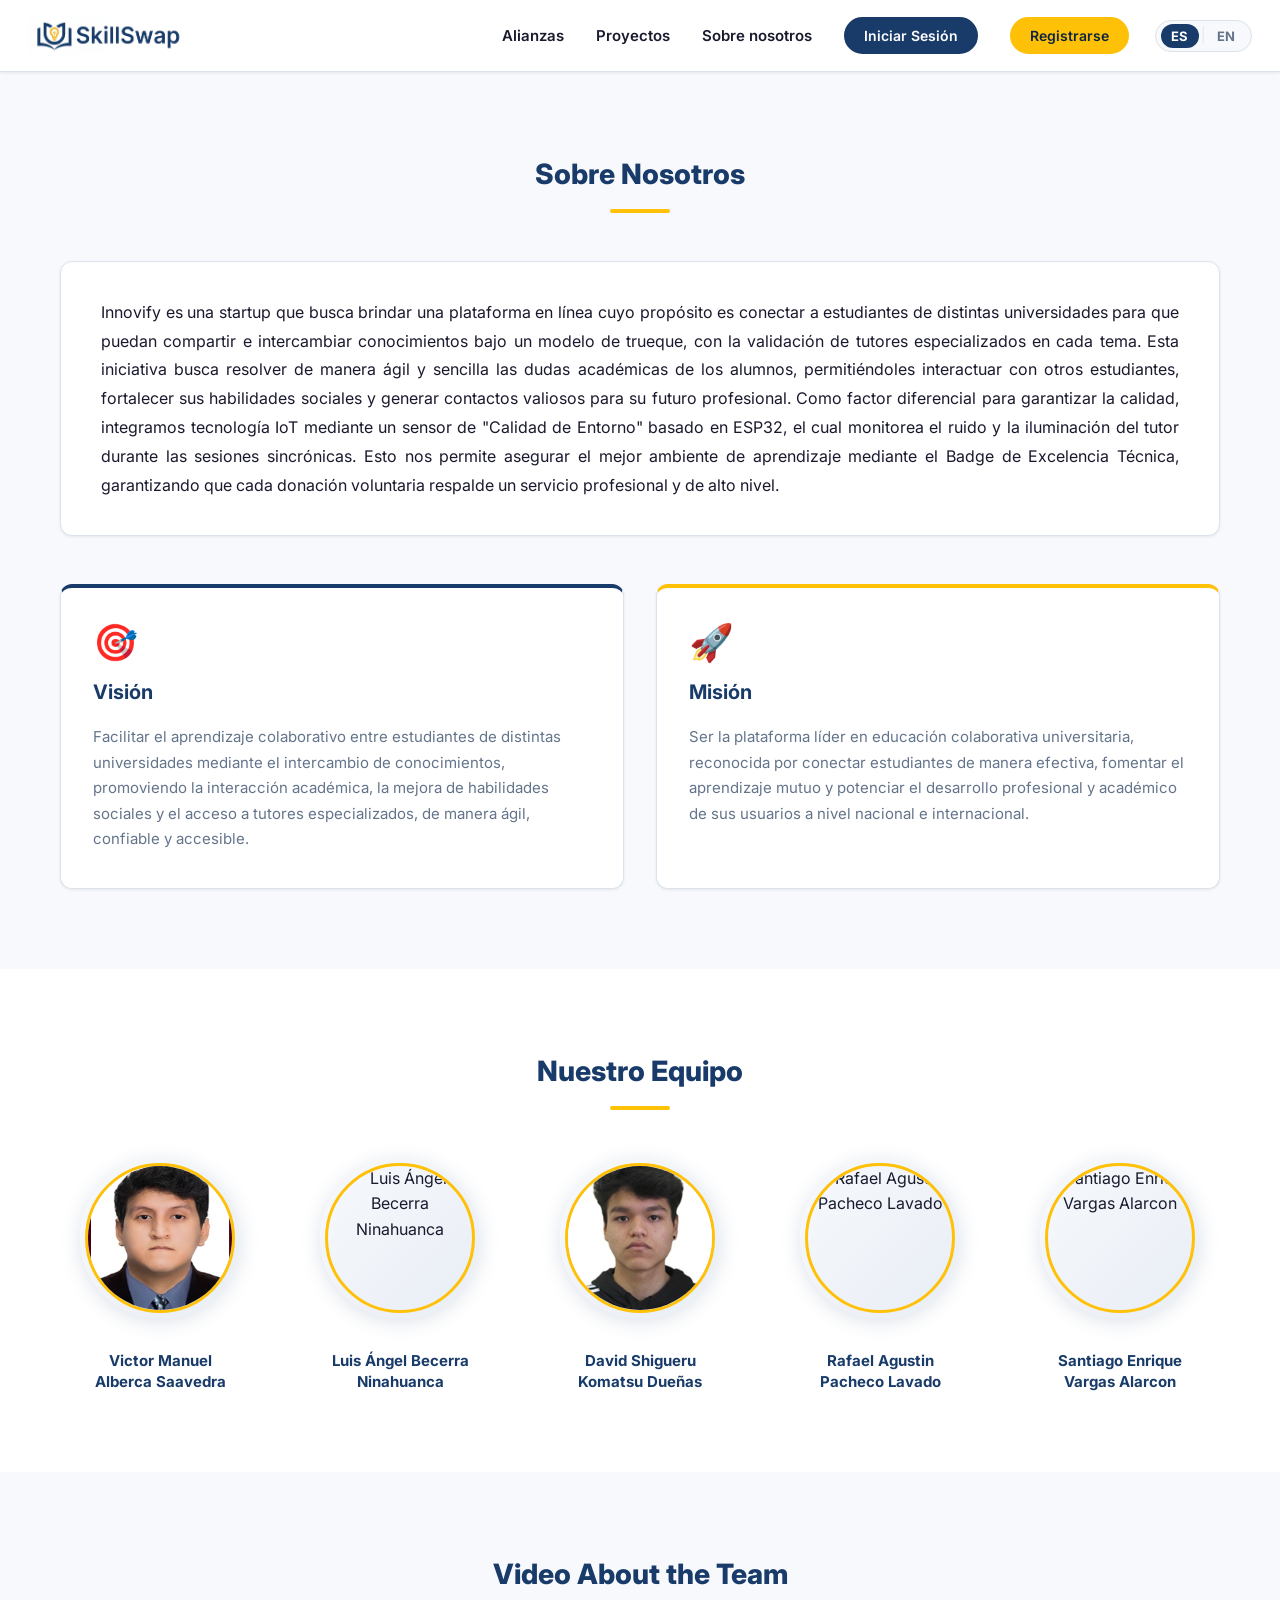
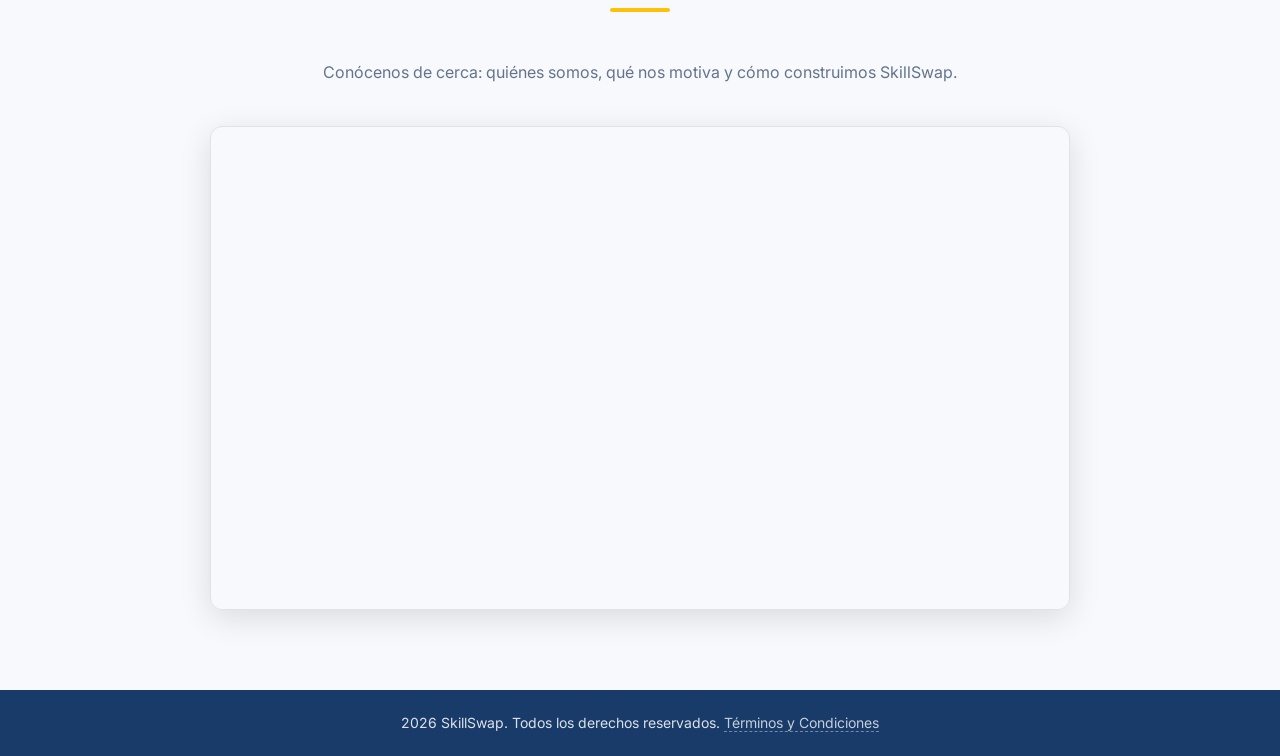
==== public/sites/aboutUs.html @ cf844cb3 "feat: Agrega sección de Sobre Nosotros al Landing Page" ====
<!DOCTYPE html>
<html lang="es">
  <head>
    <meta charset="UTF-8" />
    <meta name="viewport" content="width=device-width, initial-scale=1.0" />
 
    <meta name="description" content="Conoce a Innovify, el equipo detrás de SkillSwap, nuestra misión, visión y las personas que hacen posible la red interuniversitaria más grande del Perú." />
 
    <link rel="alternate" hreflang="es" href="aboutUs.html" />
    <link rel="alternate" hreflang="en" href="aboutUs.html" />
    <link rel="alternate" hreflang="x-default" href="aboutUs.html" />
 
    <link rel="stylesheet" href="../assets/styles/aboutus_stylesheet.css" />
    <link rel="icon" href="../favicon.ico" type="image/x-icon" />
    <title>SkillSwap | Sobre Nosotros</title>
  </head>
 
  <body>
 
    <!-- ═══════════════════════════════════════ NAV ═══════════════════════════════════════ -->
    <nav class="barra-navegacion">
 
      <div class="menu-hamburguesa" id="btn-menu" aria-label="Abrir menú" role="button" tabindex="0">
        <span></span>
        <span></span>
        <span></span>
      </div>
 
      <div class="logo">
        <a href="../index.html">
          <img src="../assets/images/SkillSwap_logo.png" alt="Logo SkillSwap" />
        </a>
      </div>
 
      <div class="menu-horizontal">
        <ul class="menu-horizontal-opciones">
 
          <li><a href="alianzas.html"  data-i18n="nav-alianzas">Alianzas</a></li>
          <li><a href="proyects.html" data-i18n="nav-proyectos">Proyectos</a></li>
          <li><a href="aboutUs.html"  data-i18n="nav-sobre-nosotros">Sobre nosotros</a></li>
 
          <li>
            <a href="login.html">
              <button class="btn-iniciarsesion" data-i18n="nav-login">Iniciar Sesión</button>
            </a>
          </li>
          <li>
            <a href="register.html">
              <button class="btn-registrase" data-i18n="nav-register">Registrarse</button>
            </a>
          </li>
 
          <li class="lang-switcher-item">
            <div class="lang-switcher" role="group" aria-label="Seleccionar idioma">
              <button class="lang-btn active" data-lang="es" onclick="applyLanguage('es')" aria-label="Español">ES</button>
              <span class="lang-divider">|</span>
              <button class="lang-btn"        data-lang="en" onclick="applyLanguage('en')" aria-label="English">EN</button>
            </div>
          </li>
 
        </ul>
      </div>
    </nav>
 
    <!-- ═══════════════════════════════════════ SECCIÓN: SOBRE NOSOTROS ═══════════════════════════════════════ -->
    <section class="seccion-about">
      <div class="container">
 
        <div class="titulo-seccion">
          <h2 data-i18n="about-title">Sobre Nosotros</h2>
          <div class="titulo-decorador"></div>
        </div>
 
        <div class="about-texto-contenido">
          <p data-i18n="about-desc">
            Innovify es una startup que busca brindar una plataforma en línea cuyo propósito es conectar a estudiantes de distintas universidades para que puedan compartir e intercambiar conocimientos bajo un modelo de trueque, con la validación de tutores especializados en cada tema. Esta iniciativa busca resolver de manera ágil y sencilla las dudas académicas de los alumnos, permitiéndoles interactuar con otros estudiantes, fortalecer sus habilidades sociales y generar contactos valiosos para su futuro profesional. Como factor diferencial para garantizar la calidad, integramos tecnología IoT mediante un sensor de "Calidad de Entorno" basado en ESP32, el cual monitorea el ruido y la iluminación del tutor durante las sesiones sincrónicas. Esto nos permite asegurar el mejor ambiente de aprendizaje mediante el Badge de Excelencia Técnica, garantizando que cada donación voluntaria respalde un servicio profesional y de alto nivel.
          </p>
        </div>
 
        <!-- Misión y Visión -->
        <div class="mv-grid">
 
          <div class="mv-card">
            <div class="mv-icono">🎯</div>
            <h3 data-i18n="vision-title">Visión</h3>
            <p data-i18n="vision-desc">
              Facilitar el aprendizaje colaborativo entre estudiantes de distintas universidades mediante el intercambio de conocimientos, promoviendo la interacción académica, la mejora de habilidades sociales y el acceso a tutores especializados, de manera ágil, confiable y accesible.
            </p>
          </div>
 
          <div class="mv-card mv-card--accent">
            <div class="mv-icono">🚀</div>
            <h3 data-i18n="mision-title">Misión</h3>
            <p data-i18n="mision-desc">
              Ser la plataforma líder en educación colaborativa universitaria, reconocida por conectar estudiantes de manera efectiva, fomentar el aprendizaje mutuo y potenciar el desarrollo profesional y académico de sus usuarios a nivel nacional e internacional.
            </p>
          </div>
 
        </div>
      </div>
    </section>
 
    <!-- ═══════════════════════════════════════ SECCIÓN: NUESTRO EQUIPO ═══════════════════════════════════════ -->
    <section class="seccion-equipo">
      <div class="container">
 
        <div class="titulo-seccion">
          <h2 data-i18n="team-title">Nuestro Equipo</h2>
          <div class="titulo-decorador"></div>
        </div>
 
        <div class="equipo-grid">
 
          <div class="equipo-item">
            <div class="equipo-foto-container">
              <img src="../assets/images/image-perfil-victor.png" alt="Victor Manuel Alberca Saavedra" class="equipo-foto" />
            </div>
            <h3 class="equipo-nombre">Victor Manuel Alberca Saavedra</h3>
          </div>
 
          <div class="equipo-item">
            <div class="equipo-foto-container">
              <img src="../assets/images/image-luis.png" alt="Luis Ángel Becerra Ninahuanca" class="equipo-foto" />
            </div>
            <h3 class="equipo-nombre">Luis Ángel Becerra Ninahuanca</h3>
          </div>
 
          <div class="equipo-item">
            <div class="equipo-foto-container">
              <img src="../assets/images/image-david.png" alt="David Shigueru Komatsu Dueñas" class="equipo-foto" />
            </div>
            <h3 class="equipo-nombre">David Shigueru Komatsu Dueñas</h3>
          </div>
 
          <div class="equipo-item">
            <div class="equipo-foto-container">
              <img src="../assets/images/image-rafael.png" alt="Rafael Agustin Pacheco Lavado" class="equipo-foto" />
            </div>
            <h3 class="equipo-nombre">Rafael Agustin Pacheco Lavado</h3>
          </div>

          <div class="equipo-item">
            <div class="equipo-foto-container">
              <img src="../assets/images/image-santiago.png" alt="Santiago Enrique Vargas Alarcon" class="equipo-foto" />
            </div>
            <h3 class="equipo-nombre">Santiago Enrique Vargas Alarcon</h3>
          </div>
 
        </div>
      </div>
    </section>
 
    <!-- ═══════════════════════════════════════ SECCIÓN: VIDEO ═══════════════════════════════════════ -->
    <section class="seccion-video-equipo">
      <div class="container">
 
        <div class="titulo-seccion">
          <h2 data-i18n="video-title">Video About the Team</h2>
          <div class="titulo-decorador"></div>
        </div>
 
        <p class="section-subtitle" data-i18n="video-subtitle">Conócenos de cerca: quiénes somos, qué nos motiva y cómo construimos SkillSwap.</p>
 
        <div class="video-wrapper">
          <iframe
            src="https://www.youtube.com/embed/dQw4w9WgXcQ"
            title="Video About the Team - SkillSwap"
            frameborder="0"
            allow="accelerometer; autoplay; clipboard-write; encrypted-media; gyroscope; picture-in-picture; web-share"
            allowfullscreen>
          </iframe>
        </div>
 
      </div>
    </section>
 
    <!-- ═══════════════════════════════════════ FOOTER ═══════════════════════════════════════ -->
    <footer>
      <div class="seccion-footer">
        <p>
          <span data-i18n="footer-text">2026 SkillSwap. Todos los derechos reservados.</span>
          <a href="../archivos/TerminosCondiciones.pdf" class="terminos-condiciones" data-i18n="footer-terms">
            Términos y Condiciones
          </a>
        </p>
      </div>
    </footer>
 
    <!-- ═══════════════════════════════════════ SCRIPTS ═══════════════════════════════════════ -->
 
    <!-- Script menú hamburguesa -->
    <script>
      const btnMenu = document.getElementById('btn-menu');
      const menu = document.querySelector('.barra-navegacion .menu-horizontal');
 
      if (btnMenu) {
        btnMenu.addEventListener('click', () => {
          menu.classList.toggle('activo');
        });
      }
    </script>
 
    <!-- Script i18n — US35 -->
    <script>
      const translations = {
        es: {
          /* Página */
          "page-title":       "SkillSwap | Sobre Nosotros",
          "meta-description": "Conoce a Innovify, el equipo detrás de SkillSwap, nuestra misión, visión y las personas que hacen posible la red interuniversitaria más grande del Perú.",
 
          /* Navbar */
          "nav-alianzas":       "Alianzas",
          "nav-proyectos":      "Proyectos",
          "nav-sobre-nosotros": "Sobre nosotros",
          "nav-login":          "Iniciar Sesión",
          "nav-register":       "Registrarse",
 
          /* Sobre Nosotros */
          "about-title": "Sobre Nosotros",
          "about-desc":  "Innovify es una startup que busca brindar una plataforma en línea cuyo propósito es conectar a estudiantes de distintas universidades para que puedan compartir e intercambiar conocimientos bajo un modelo de trueque, con la validación de tutores especializados en cada tema. Esta iniciativa busca resolver de manera ágil y sencilla las dudas académicas de los alumnos, permitiéndoles interactuar con otros estudiantes, fortalecer sus habilidades sociales y generar contactos valiosos para su futuro profesional. Como factor diferencial para garantizar la calidad, integramos tecnología IoT mediante un sensor de \"Calidad de Entorno\" basado en ESP32, el cual monitorea el ruido y la iluminación del tutor durante las sesiones sincrónicas. Esto nos permite asegurar el mejor ambiente de aprendizaje mediante el Badge de Excelencia Técnica, garantizando que cada donación voluntaria respalde un servicio profesional y de alto nivel.",
 
          /* Visión y Misión */
          "vision-title": "Visión",
          "vision-desc":  "Facilitar el aprendizaje colaborativo entre estudiantes de distintas universidades mediante el intercambio de conocimientos, promoviendo la interacción académica, la mejora de habilidades sociales y el acceso a tutores especializados, de manera ágil, confiable y accesible.",
          "mision-title": "Misión",
          "mision-desc":  "Ser la plataforma líder en educación colaborativa universitaria, reconocida por conectar estudiantes de manera efectiva, fomentar el aprendizaje mutuo y potenciar el desarrollo profesional y académico de sus usuarios a nivel nacional e internacional.",
 
          /* Equipo */
          "team-title":  "Nuestro Equipo",
 
          /* Video */
          "video-title":    "Video About the Team",
          "video-subtitle": "Conócenos de cerca: quiénes somos, qué nos motiva y cómo construimos SkillSwap.",
 
          /* Footer */
          "footer-text":  "2026 SkillSwap. Todos los derechos reservados.",
          "footer-terms": "Términos y Condiciones",
        },
 
        en: {
          /* Page */
          "page-title":       "SkillSwap | About Us",
          "meta-description": "Meet Innovify, the team behind SkillSwap, our mission, vision, and the people who make Peru's largest inter-university network possible.",
 
          /* Navbar */
          "nav-alianzas":       "Alliances",
          "nav-proyectos":      "Projects",
          "nav-sobre-nosotros": "About us",
          "nav-login":          "Log In",
          "nav-register":       "Sign Up",
 
          /* About */
          "about-title": "About Us",
          "about-desc":  "Innovify is a startup that seeks to provide an online platform whose purpose is to connect students from different universities so they can share and exchange knowledge under a barter model, with the validation of specialized tutors in each subject. This initiative aims to resolve students' academic doubts in an agile and simple way, allowing them to interact with other students, strengthen their social skills, and generate valuable contacts for their professional future. As a differentiating factor to guarantee quality, we integrate IoT technology through an \"Environment Quality\" sensor based on ESP32, which monitors the tutor's noise and lighting during synchronous sessions. This allows us to ensure the best learning environment through the Technical Excellence Badge, guaranteeing that each voluntary donation supports a professional, high-level service.",
 
          /* Vision & Mission */
          "vision-title": "Vision",
          "vision-desc":  "To facilitate collaborative learning among students from different universities through the exchange of knowledge, promoting academic interaction, improving social skills, and providing access to specialized tutors, in an agile, reliable, and accessible way.",
          "mision-title": "Mission",
          "mision-desc":  "To be the leading platform in collaborative university education, recognized for effectively connecting students, fostering mutual learning, and enhancing the professional and academic development of its users at the national and international level.",

          /* Equipo */
          "team-title":  "Our Team",
 
          /* Video */
          "video-title":    "Video About the Team",
          "video-subtitle": "Get to know us: who we are, what drives us, and how we build SkillSwap.",
 
          /* Footer */
          "footer-text":  "2026 SkillSwap. All rights reserved.",
          "footer-terms": "Terms and Conditions",
        }
      };
 
      function applyLanguage(lang) {
        if (!translations[lang]) return;
        const t = translations[lang];
 
        document.documentElement.lang = lang;
        document.title = t["page-title"];
 
        const metaDesc = document.querySelector('meta[name="description"]');
        if (metaDesc) metaDesc.setAttribute('content', t["meta-description"]);
 
        document.querySelectorAll('[data-i18n]').forEach(el => {
          const key = el.getAttribute('data-i18n');
          if (t[key] !== undefined) el.textContent = t[key];
        });
 
        document.querySelectorAll('.lang-btn').forEach(btn => {
          btn.classList.toggle('active', btn.dataset.lang === lang);
        });
 
        localStorage.setItem('skillswap-lang', lang);
      }
 
      (function init() {
        const savedLang = localStorage.getItem('skillswap-lang') || 'es';
        applyLanguage(savedLang);
      })();
    </script>
 
  </body>
</html>
---- public/assets/styles/aboutus_stylesheet.css ----
@import url("https://fonts.googleapis.com/css2?family=Inter:ital,opsz,wght@0,14..32,100..900;1,14..32,100..900&display=swap");

/* ═══════════════════════════════════════════════════════════════
   RESET & BASE
═══════════════════════════════════════════════════════════════ */
* {
  margin: 0;
  padding: 0;
  box-sizing: border-box;
  font-family: "Inter", sans-serif;
}

/* ═══════════════════════════════════════════════════════════════
   VARIABLES DE DISEÑO
═══════════════════════════════════════════════════════════════ */

:root {
  --primary-color:     #193b69;
  --primary-dark:      #0f2540;
  --primary-light:     #1e4d8a;
  --secondary-color:   #FFC107;
  --secondary-dark:    #e6a800;
  --background-color:  #f7f9fc;
  --surface-color:     #ffffff;
  --border-color:      #dce3ec;
  --white-color:       #ffffff;

  --text-color:        #1a1a2e;
  --text-muted:        #64748b;
  --button-text-color: #ffffff;

  --nav-bar-height:    72px;
  --footer-height:     60px;
  --section-padding:   80px;
  --section-gap:       60px;

  --h1-font-size:   36px;
  --h2-font-size:   28px;
  --h3-font-size:   20px;
  --base-font-size: 16px;
  --label-font-size:14px;
  --line-height:    1.6;

  --radius-sm:  6px;
  --radius-md:  12px;
  --radius-lg:  24px;
  --radius-xl:  999px;
  --shadow-sm:  0 1px 3px rgba(0,0,0,0.08);
  --shadow-md:  0 4px 16px rgba(0,0,0,0.10);
  --shadow-lg:  0 8px 32px rgba(0,0,0,0.12);

  --transition: 0.25s ease;
}

body {
  background-color: var(--background-color);
  margin-top: var(--nav-bar-height);
  color: var(--text-color);
  line-height: var(--line-height);
}

/* ═══════════════════════════════════════════════════════════════
   BARRA DE NAVEGACIÓN
═══════════════════════════════════════════════════════════════ */
.barra-navegacion {
  display: flex;
  background-color: var(--surface-color);
  justify-content: space-between;
  align-items: center;
  padding: 0 28px;
  height: var(--nav-bar-height);
  width: 100%;
  position: fixed;
  top: 0;
  left: 0;
  z-index: 1000;
  border-bottom: 1px solid var(--border-color);
  box-shadow: var(--shadow-sm);
}

.logo { display: flex; align-items: center; flex-shrink: 0; }
.logo img { width: 160px; max-width: 160px; display: block; }

.menu-horizontal-opciones {
  list-style: none;
  display: flex;
  align-items: center;
  gap: 4px;
  padding: 0;
}

.menu-horizontal-opciones li a {
  text-decoration: none;
  display: block;
  color: var(--text-color);
  padding: 8px 14px;
  font-weight: 600;
  font-size: 15px;
  border-radius: var(--radius-sm);
  transition: color var(--transition), background-color var(--transition);
}

.menu-horizontal-opciones li a:hover {
  color: var(--primary-color);
  background-color: #f0f5ff;
}

/* Botones Navbar */
.btn-iniciarsesion, .btn-registrase {
  border-radius: var(--radius-xl);
  padding: 8px 18px;
  font-size: 14px;
  font-weight: 600;
  cursor: pointer;
  transition: transform var(--transition), background-color var(--transition), box-shadow var(--transition);
}
.btn-iniciarsesion {
  background-color: var(--primary-color);
  color: var(--button-text-color);
  border: 2px solid var(--primary-color);
}
.btn-iniciarsesion:hover {
  background-color: var(--primary-dark);
  transform: translateY(-1px);
  box-shadow: 0 4px 14px rgba(25, 59, 105, 0.35);
}
.btn-registrase {
  background-color: var(--secondary-color);
  color: var(--primary-dark);
  border: 2px solid var(--secondary-color);
}
.btn-registrase:hover {
  background-color: var(--secondary-dark);
  transform: translateY(-1px);
  box-shadow: 0 4px 14px rgba(255, 193, 7, 0.45);
}

/* Selector de Idioma */
.lang-switcher-item { margin-left: 8px; }

.lang-switcher {
  display: flex;
  align-items: center;
  gap: 2px;
  background-color: var(--background-color);
  border: 1px solid var(--border-color);
  border-radius: var(--radius-xl);
  padding: 3px 5px;
}

.lang-btn {
  border: none;
  background: transparent;
  font-size: 13px;
  font-weight: 700;
  color: var(--text-muted);
  padding: 4px 10px;
  border-radius: var(--radius-xl);
  cursor: pointer;
  transition: background-color var(--transition), color var(--transition);
  letter-spacing: 0.04em;
}
.lang-btn.active { background-color: var(--primary-color); color: var(--white-color); }
.lang-btn:not(.active):hover { background-color: #e8edf5; color: var(--primary-color); }

.lang-divider {
  color: var(--border-color);
  font-size: 14px;
  font-weight: 300;
  user-select: none;
}

.menu-hamburguesa {
  display: none;
  flex-direction: column;
  gap: 6px;
  cursor: pointer;
  padding: 8px;
  border-radius: var(--radius-sm);
}
.menu-hamburguesa span {
  width: 26px;
  height: 2.5px;
  background-color: var(--primary-color);
  border-radius: 2px;
  transition: 0.3s;
  display: block;
}

/* ═══════════════════════════════════════════════════════════════
   FOOTER
═══════════════════════════════════════════════════════════════ */
.seccion-footer {
  background-color: var(--primary-color);
  color: var(--white-color);
  text-align: center;
  padding: 22px 24px;
}
.seccion-footer p { font-size: 14px; color: rgba(255, 255, 255, 0.85); margin: 0 auto; }
.terminos-condiciones {
  color: rgba(255, 255, 255, 0.75);
  text-decoration: none;
  border-bottom: 1px dashed rgba(255, 255, 255, 0.4);
  transition: color var(--transition), border-color var(--transition);
}
.terminos-condiciones:hover { color: var(--secondary-color); border-color: var(--secondary-color); }

/* ═══════════════════════════════════════════════════════════════
   UTILIDADES COMUNES
═══════════════════════════════════════════════════════════════ */
.container {
  max-width: 1200px;
  margin: 0 auto;
  width: 100%;
}

.titulo-seccion {
  text-align: center;
  margin-bottom: 48px;
}

.titulo-seccion h2 {
  font-size: var(--h2-font-size);
  color: var(--primary-color);
  font-weight: 800;
  margin-bottom: 12px;
}

.titulo-decorador {
  width: 60px;
  height: 4px;
  background-color: var(--secondary-color);
  border-radius: 2px;
  margin: 0 auto;
}

.section-subtitle {
  text-align: center;
  color: var(--text-muted);
  font-size: 16px;
  margin-bottom: 40px;
}

/* ═══════════════════════════════════════════════════════════════
   SECCIÓN: SOBRE NOSOTROS
═══════════════════════════════════════════════════════════════ */
.seccion-about {
  padding: var(--section-padding) 60px;
  background-color: var(--background-color);
}

.about-texto-contenido {
  background-color: var(--surface-color);
  border-radius: var(--radius-md);
  border: 1px solid var(--border-color);
  padding: 36px 40px;
  box-shadow: var(--shadow-sm);
  margin-bottom: 48px;
}

.about-texto-contenido p {
  font-size: 16px;
  color: var(--text-color);
  line-height: 1.8;
  text-align: justify;
}

/* Tarjetas Misión y Visión */
.mv-grid {
  display: grid;
  grid-template-columns: repeat(auto-fit, minmax(320px, 1fr));
  gap: 32px;
}

.mv-card {
  background-color: var(--surface-color);
  border-radius: var(--radius-md);
  border: 1px solid var(--border-color);
  padding: 36px 32px;
  box-shadow: var(--shadow-sm);
  transition: transform var(--transition), box-shadow var(--transition);
  display: flex;
  flex-direction: column;
  gap: 16px;
}

.mv-card:hover {
  transform: translateY(-4px);
  box-shadow: var(--shadow-md);
}

.mv-card--accent {
  border-top: 4px solid var(--secondary-color);
}

.mv-card:not(.mv-card--accent) {
  border-top: 4px solid var(--primary-color);
}

.mv-icono {
  font-size: 36px;
  line-height: 1;
}

.mv-card h3 {
  font-size: var(--h3-font-size);
  font-weight: 700;
  color: var(--primary-color);
}

.mv-card p {
  font-size: 15px;
  color: var(--text-muted);
  line-height: 1.7;
}

/* ═══════════════════════════════════════════════════════════════
   SECCIÓN: NUESTRO EQUIPO
═══════════════════════════════════════════════════════════════ */
.seccion-equipo {
  padding: var(--section-padding) 60px;
  background-color: var(--surface-color);
}

.equipo-grid {
  display: grid;
  grid-template-columns: repeat(5, 1fr);
  gap: 40px;
}

.equipo-item {
  display: flex;
  flex-direction: column;
  align-items: center;
  text-align: center;
  transition: transform var(--transition);
}

.equipo-item:hover {
  transform: translateY(-8px);
}

.equipo-foto-container {
  display: flex;
  justify-content: center;
  align-items: center;
  width: 160px;
  height: 160px;
  margin: 0 auto 32px;
  border-radius: 50%;
  background: linear-gradient(135deg, #f7f9fc 0%, #e8edf5 100%);
  box-shadow: 0 4px 20px rgba(25, 59, 105, 0.15);
  transition: box-shadow var(--transition), transform var(--transition);
}

.equipo-item:hover .equipo-foto-container {
  box-shadow: 0 8px 28px rgba(25, 59, 105, 0.25);
  transform: scale(1.05);
}

.equipo-foto {
  width: 150px;
  height: 150px;
  border-radius: 50%;
  object-fit: cover;
  border: 3px solid var(--secondary-color);
  display: block;
}

.equipo-nombre {
  font-size: 15px;
  font-weight: 700;
  color: var(--primary-color);
  line-height: 1.4;
  max-width: 140px;
}

/* ═══════════════════════════════════════════════════════════════
   SECCIÓN: VIDEO ABOUT THE TEAM
═══════════════════════════════════════════════════════════════ */
.seccion-video-equipo {
  padding: var(--section-padding) 60px;
  background-color: var(--background-color);
}

.video-wrapper {
  position: relative;
  width: 100%;
  max-width: 860px;
  margin: 0 auto;
  border-radius: var(--radius-md);
  overflow: hidden;
  box-shadow: var(--shadow-lg);
  aspect-ratio: 16 / 9;
  border: 1px solid var(--border-color);
}

.video-wrapper iframe {
  position: absolute;
  top: 0;
  left: 0;
  width: 100%;
  height: 100%;
  border: none;
}

/* ═══════════════════════════════════════════════════════════════
   RESPONSIVE
═══════════════════════════════════════════════════════════════ */
@media screen and (max-width: 1024px) {
  .seccion-about,
  .seccion-equipo,
  .seccion-video-equipo {
    padding: 60px 32px;
  }

  .equipo-grid {
    grid-template-columns: repeat(3, 1fr);
    gap: 20px;
  }
}

@media screen and (max-width: 768px) {
  /* Hamburguesa y Menú Lateral */
  .menu-hamburguesa { display: flex; }

  .menu-horizontal-opciones {
    display: flex;
    flex-direction: column;
    align-items: flex-start;
    padding: 24px 20px;
    background-color: var(--surface-color);
    position: fixed;
    top: var(--nav-bar-height);
    left: -100%;
    width: 270px;
    height: calc(100vh - var(--nav-bar-height));
    transition: left 0.3s ease;
    z-index: 999;
    box-shadow: 4px 0 20px rgba(0,0,0,0.08);
    border-right: 1px solid var(--border-color);
    overflow-y: auto;
  }

  .lang-switcher-item { margin-left: 0; margin-top: 8px; }
  .lang-switcher { width: fit-content; }

  .menu-horizontal.activo .menu-horizontal-opciones { left: 0; }
  .menu-horizontal-opciones li { width: 100%; }
  .menu-horizontal-opciones li a {
    padding: 12px 8px;
    border-bottom: 1px solid var(--border-color);
    border-radius: 0;
  }

  .btn-iniciarsesion, .btn-registrase {
    width: 100%;
    text-align: center;
    margin-top: 8px;
    display: block;
  }

  .seccion-about,
  .seccion-equipo,
  .seccion-video-equipo {
    padding: 48px 20px;
  }

  .about-texto-contenido {
    padding: 24px 20px;
  }

  .equipo-grid {
    grid-template-columns: repeat(2, 1fr);
    gap: 20px;
  }
}

@media screen and (max-width: 480px) {
  .equipo-grid {
    grid-template-columns: 1fr;
    gap: 20px;
  }
}
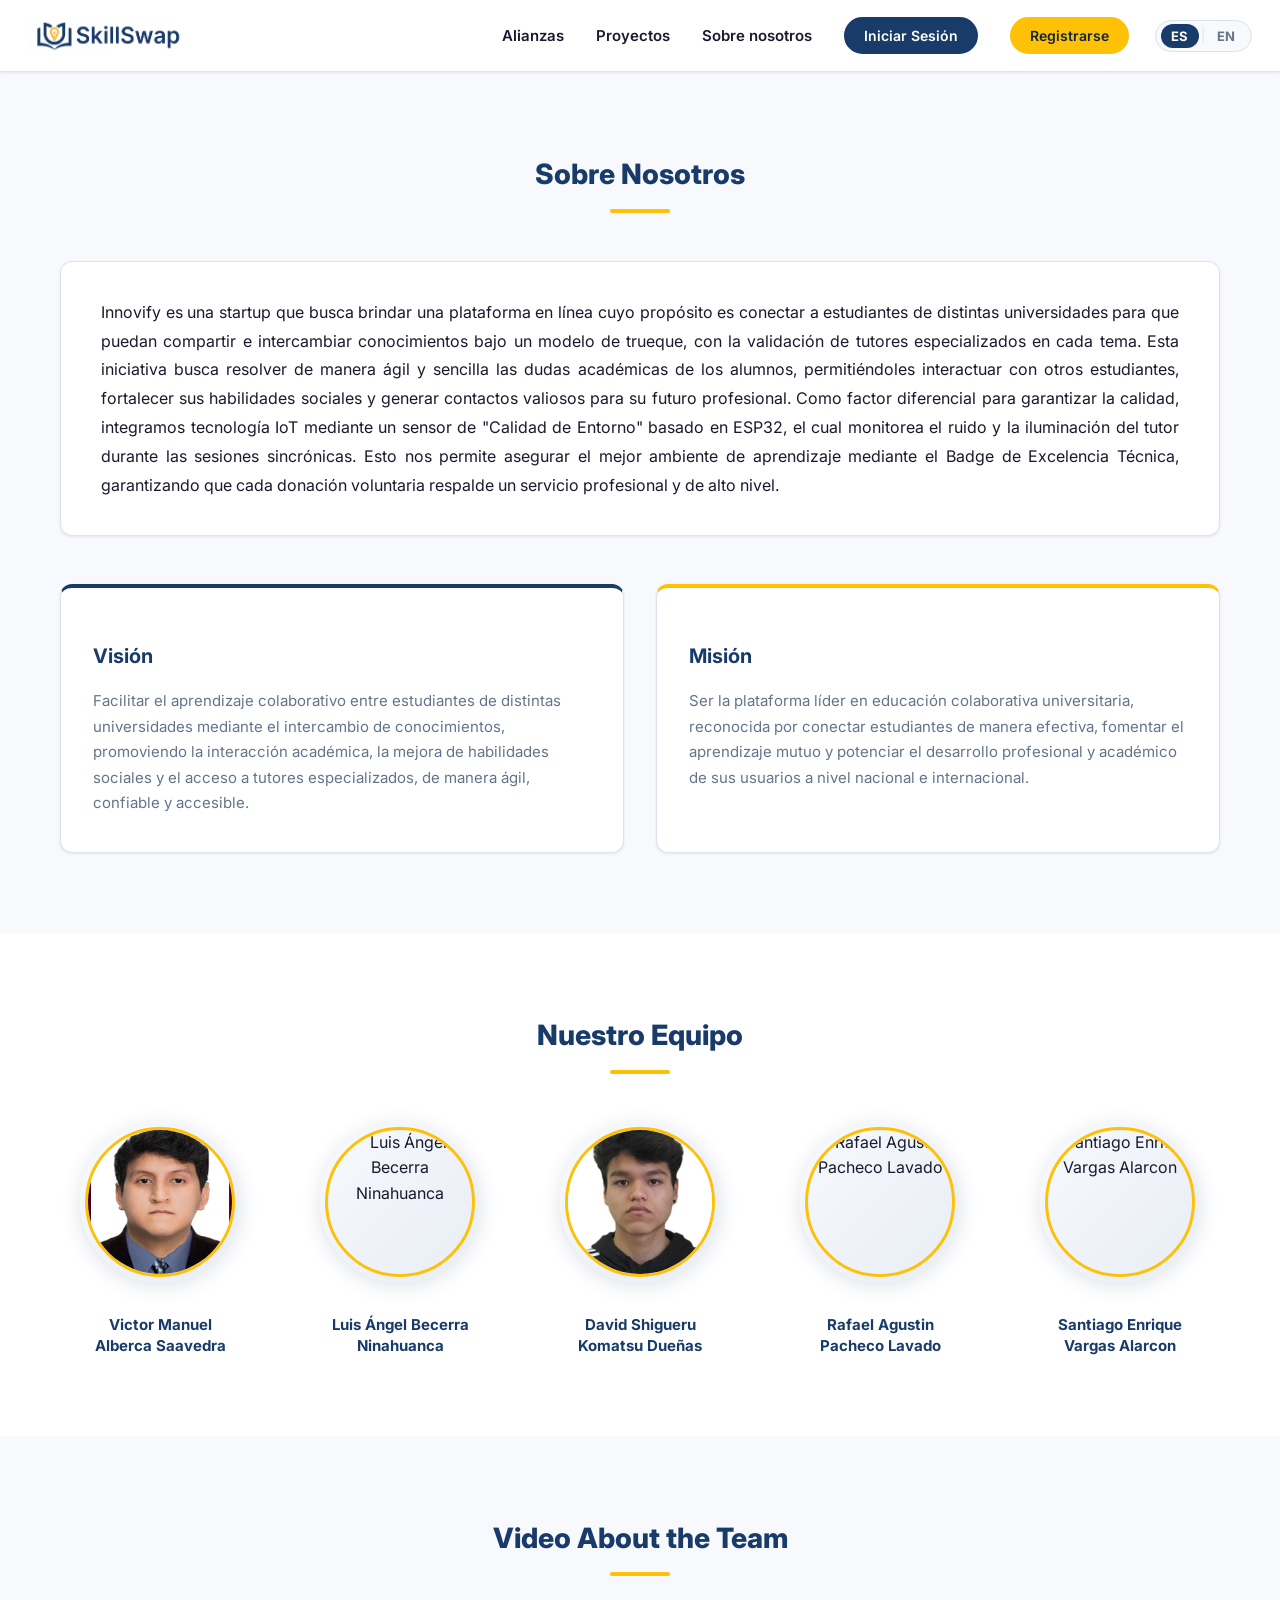
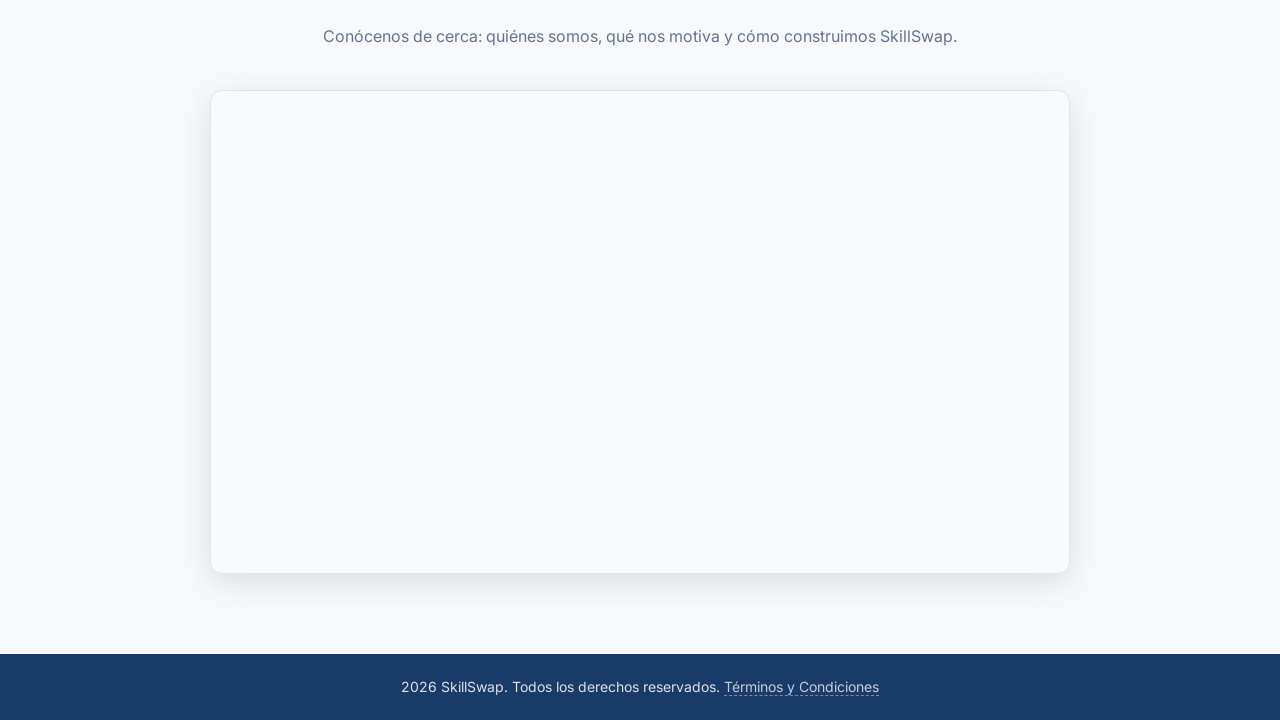
==== commit c4ff0d9e: "modificar html y css" ====
--- a/public/sites/aboutUs.html
+++ b/public/sites/aboutUs.html
@@ -35,7 +35,7 @@
       <div class="menu-horizontal">
         <ul class="menu-horizontal-opciones">
  
-          <li><a href="alianzas.html"  data-i18n="nav-alianzas">Alianzas</a></li>
+          <li><a href="alliances.html"  data-i18n="nav-alianzas">Alianzas</a></li>
           <li><a href="proyects.html" data-i18n="nav-proyectos">Proyectos</a></li>
           <li><a href="aboutUs.html"  data-i18n="nav-sobre-nosotros">Sobre nosotros</a></li>
  
@@ -81,7 +81,7 @@
         <div class="mv-grid">
  
           <div class="mv-card">
-            <div class="mv-icono">🎯</div>
+            <div class="mv-icono"></div>
             <h3 data-i18n="vision-title">Visión</h3>
             <p data-i18n="vision-desc">
               Facilitar el aprendizaje colaborativo entre estudiantes de distintas universidades mediante el intercambio de conocimientos, promoviendo la interacción académica, la mejora de habilidades sociales y el acceso a tutores especializados, de manera ágil, confiable y accesible.
@@ -89,7 +89,7 @@
           </div>
  
           <div class="mv-card mv-card--accent">
-            <div class="mv-icono">🚀</div>
+            <div class="mv-icono"></div>
             <h3 data-i18n="mision-title">Misión</h3>
             <p data-i18n="mision-desc">
               Ser la plataforma líder en educación colaborativa universitaria, reconocida por conectar estudiantes de manera efectiva, fomentar el aprendizaje mutuo y potenciar el desarrollo profesional y académico de sus usuarios a nivel nacional e internacional.
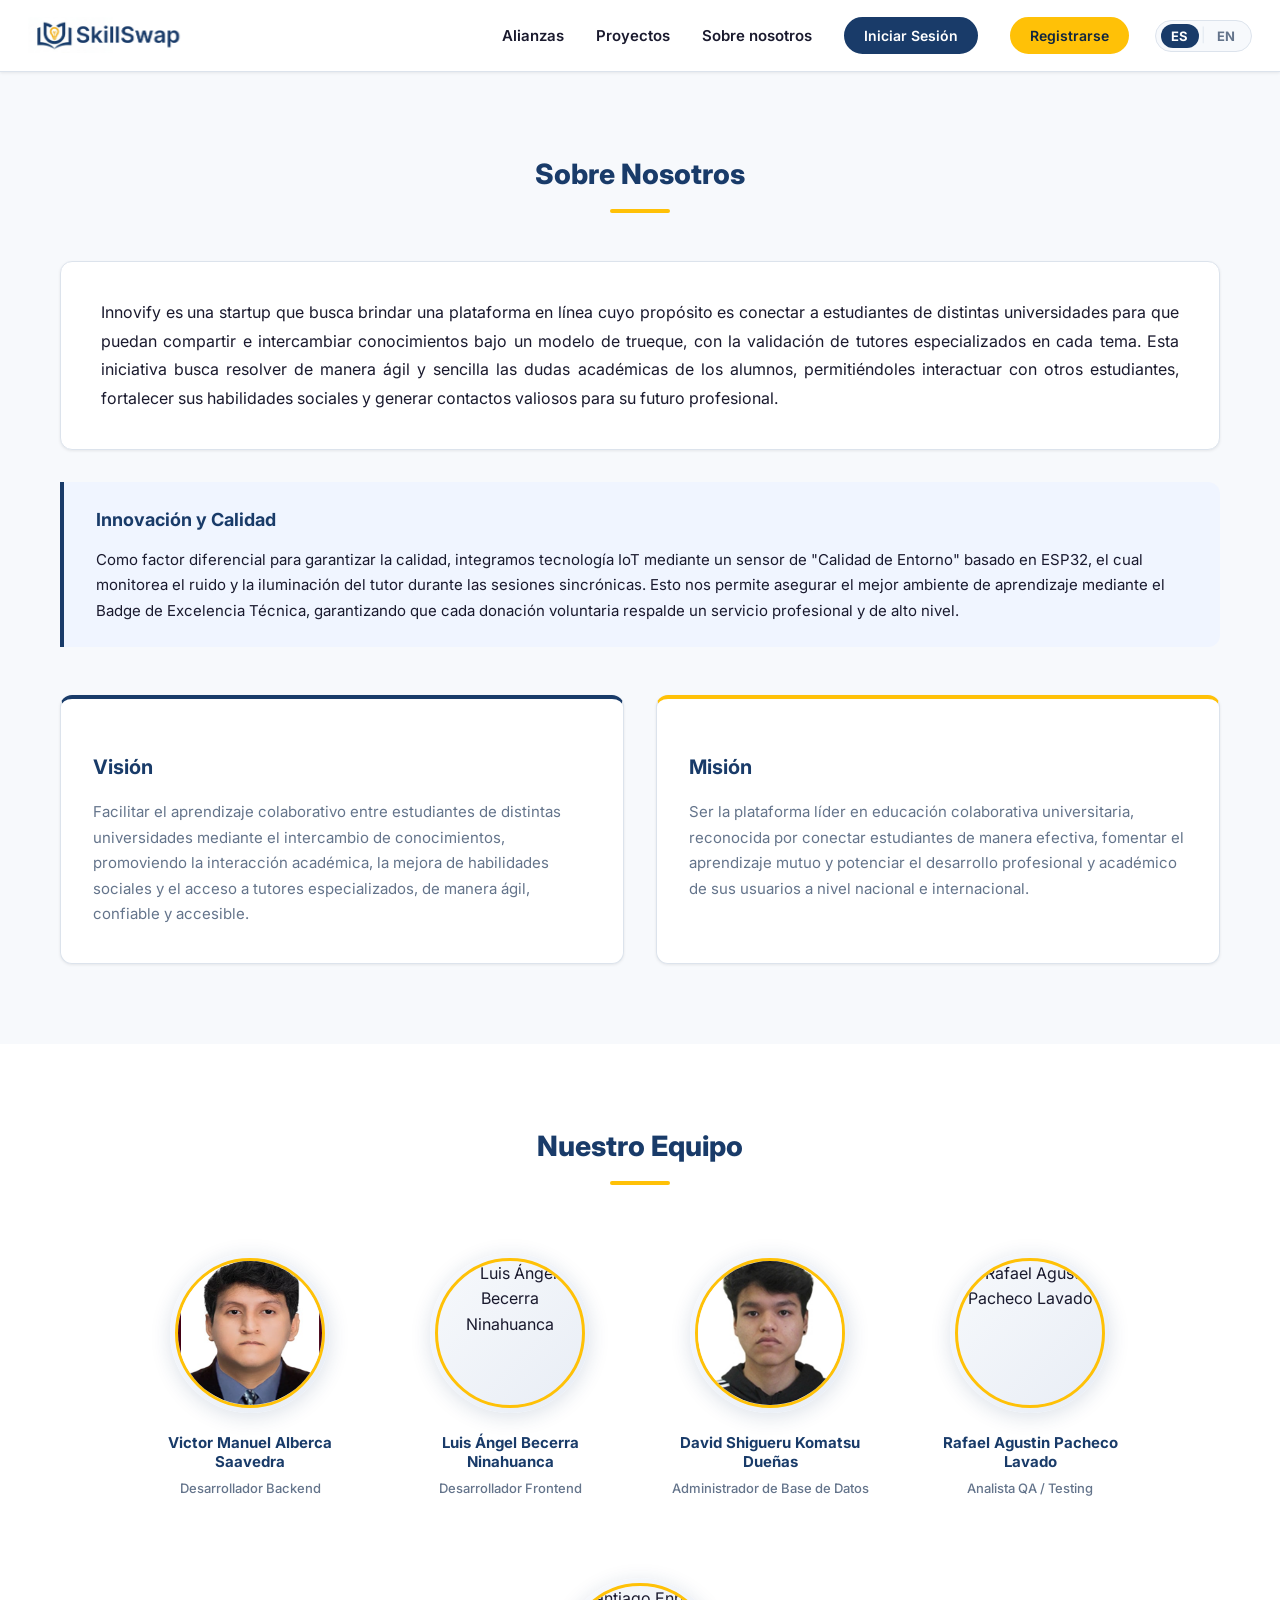
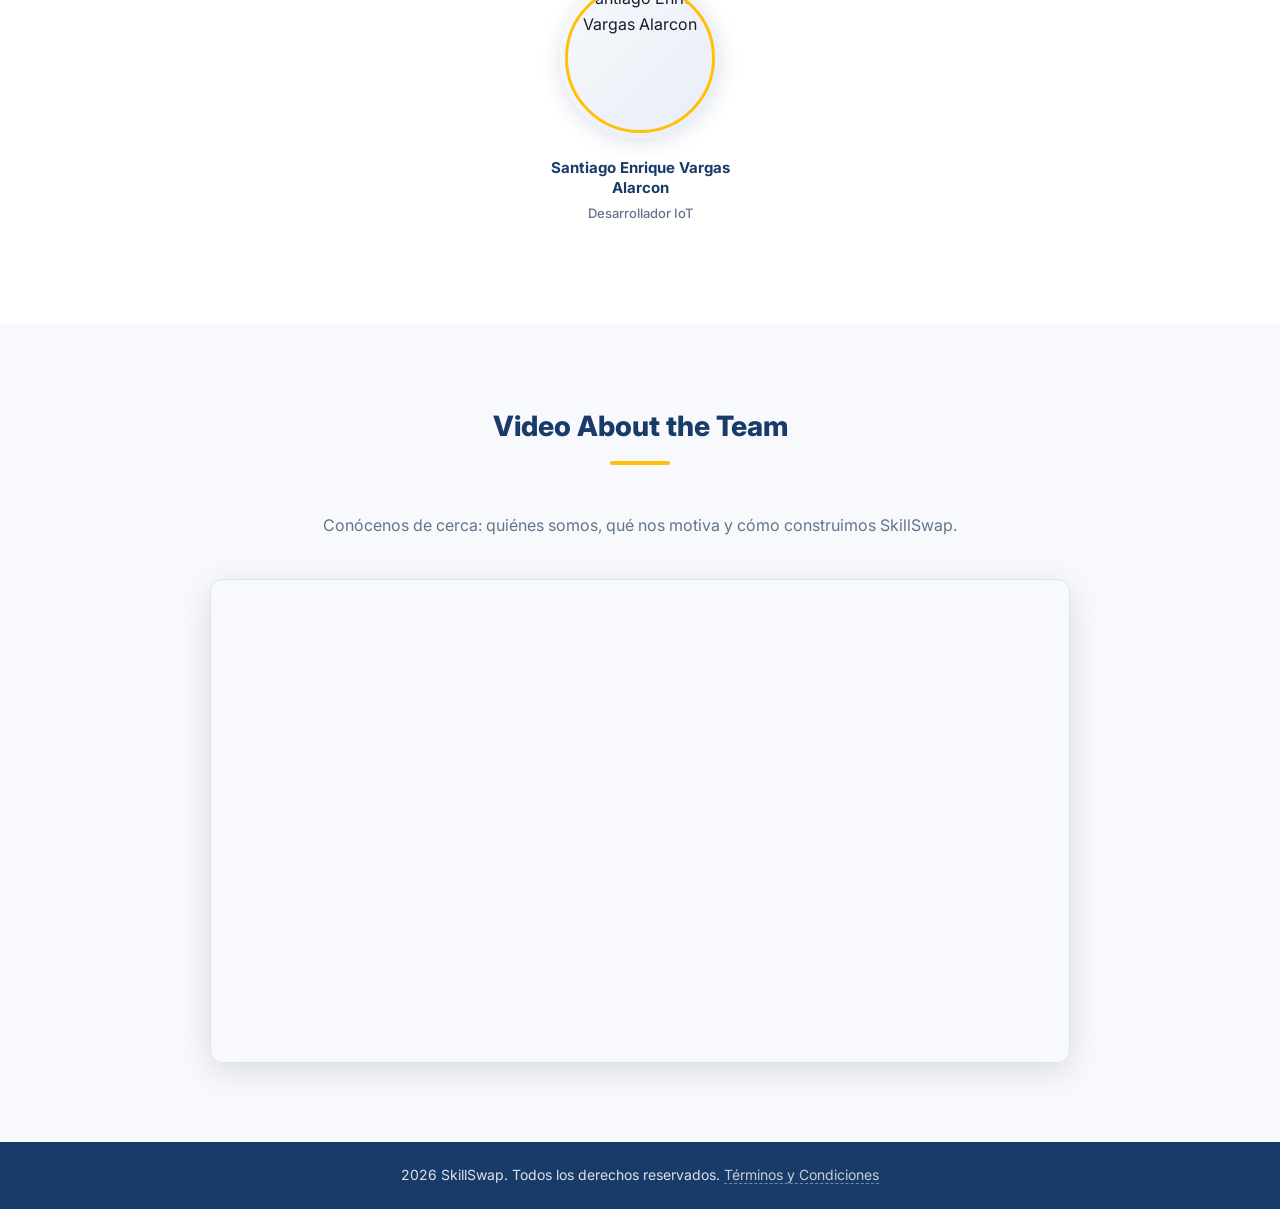
==== commit 1860230d: "se agrega el us32 y us37" ====
--- a/public/sites/aboutUs.html
+++ b/public/sites/aboutUs.html
@@ -17,7 +17,6 @@
  
   <body>
  
-    <!-- ═══════════════════════════════════════ NAV ═══════════════════════════════════════ -->
     <nav class="barra-navegacion">
  
       <div class="menu-hamburguesa" id="btn-menu" aria-label="Abrir menú" role="button" tabindex="0">
@@ -26,14 +25,14 @@
         <span></span>
       </div>
  
-      <div class="logo">
+      <div class="logo animar-zoom">
         <a href="../index.html">
           <img src="../assets/images/SkillSwap_logo.png" alt="Logo SkillSwap" />
         </a>
       </div>
  
       <div class="menu-horizontal">
-        <ul class="menu-horizontal-opciones">
+        <ul class="menu-horizontal-opciones escalonado">
  
           <li><a href="alliances.html"  data-i18n="nav-alianzas">Alianzas</a></li>
           <li><a href="proyects.html" data-i18n="nav-proyectos">Proyectos</a></li>
@@ -62,23 +61,28 @@
       </div>
     </nav>
  
-    <!-- ═══════════════════════════════════════ SECCIÓN: SOBRE NOSOTROS ═══════════════════════════════════════ -->
     <section class="seccion-about">
       <div class="container">
  
-        <div class="titulo-seccion">
+        <div class="titulo-seccion animar-entrada-abajo">
           <h2 data-i18n="about-title">Sobre Nosotros</h2>
-          <div class="titulo-decorador"></div>
-        </div>
- 
-        <div class="about-texto-contenido">
+          <div class="titulo-decorador animar-zoom retardo-2"></div>
+        </div>
+ 
+        <div class="about-texto-contenido animar-entrada-izq retardo-1">
           <p data-i18n="about-desc">
-            Innovify es una startup que busca brindar una plataforma en línea cuyo propósito es conectar a estudiantes de distintas universidades para que puedan compartir e intercambiar conocimientos bajo un modelo de trueque, con la validación de tutores especializados en cada tema. Esta iniciativa busca resolver de manera ágil y sencilla las dudas académicas de los alumnos, permitiéndoles interactuar con otros estudiantes, fortalecer sus habilidades sociales y generar contactos valiosos para su futuro profesional. Como factor diferencial para garantizar la calidad, integramos tecnología IoT mediante un sensor de "Calidad de Entorno" basado en ESP32, el cual monitorea el ruido y la iluminación del tutor durante las sesiones sincrónicas. Esto nos permite asegurar el mejor ambiente de aprendizaje mediante el Badge de Excelencia Técnica, garantizando que cada donación voluntaria respalde un servicio profesional y de alto nivel.
+            Innovify es una startup que busca brindar una plataforma en línea cuyo propósito es conectar a estudiantes de distintas universidades para que puedan compartir e intercambiar conocimientos bajo un modelo de trueque, con la validación de tutores especializados en cada tema. Esta iniciativa busca resolver de manera ágil y sencilla las dudas académicas de los alumnos, permitiéndoles interactuar con otros estudiantes, fortalecer sus habilidades sociales y generar contactos valiosos para su futuro profesional.
           </p>
         </div>
- 
-        <!-- Misión y Visión -->
-        <div class="mv-grid">
+
+        <div class="innovacion-calidad animar-entrada-der retardo-2">
+          <h3 data-i18n="innovation-title">Innovación y Calidad</h3>
+          <p data-i18n="innovation-desc">
+            Como factor diferencial para garantizar la calidad, integramos tecnología IoT mediante un sensor de "Calidad de Entorno" basado en ESP32, el cual monitorea el ruido y la iluminación del tutor durante las sesiones sincrónicas. Esto nos permite asegurar el mejor ambiente de aprendizaje mediante el Badge de Excelencia Técnica, garantizando que cada donación voluntaria respalde un servicio profesional y de alto nivel.
+          </p>
+        </div>
+ 
+        <div class="mv-grid escalonado retardo-3">
  
           <div class="mv-card">
             <div class="mv-icono"></div>
@@ -100,22 +104,22 @@
       </div>
     </section>
  
-    <!-- ═══════════════════════════════════════ SECCIÓN: NUESTRO EQUIPO ═══════════════════════════════════════ -->
     <section class="seccion-equipo">
       <div class="container">
  
-        <div class="titulo-seccion">
+        <div class="titulo-seccion animar-entrada-abajo retardo-4">
           <h2 data-i18n="team-title">Nuestro Equipo</h2>
-          <div class="titulo-decorador"></div>
-        </div>
- 
-        <div class="equipo-grid">
+          <div class="titulo-decorador animar-zoom retardo-5"></div>
+        </div>
+ 
+        <div class="equipo-grid escalonado retardo-5">
  
           <div class="equipo-item">
             <div class="equipo-foto-container">
               <img src="../assets/images/image-perfil-victor.png" alt="Victor Manuel Alberca Saavedra" class="equipo-foto" />
             </div>
             <h3 class="equipo-nombre">Victor Manuel Alberca Saavedra</h3>
+            <p class="equipo-rol" data-i18n="role-victor">Desarrollador Backend</p>
           </div>
  
           <div class="equipo-item">
@@ -123,6 +127,7 @@
               <img src="../assets/images/image-luis.png" alt="Luis Ángel Becerra Ninahuanca" class="equipo-foto" />
             </div>
             <h3 class="equipo-nombre">Luis Ángel Becerra Ninahuanca</h3>
+            <p class="equipo-rol" data-i18n="role-luis">Desarrollador Frontend</p>
           </div>
  
           <div class="equipo-item">
@@ -130,6 +135,7 @@
               <img src="../assets/images/image-david.png" alt="David Shigueru Komatsu Dueñas" class="equipo-foto" />
             </div>
             <h3 class="equipo-nombre">David Shigueru Komatsu Dueñas</h3>
+            <p class="equipo-rol" data-i18n="role-david">Administrador de Base de Datos</p>
           </div>
  
           <div class="equipo-item">
@@ -137,6 +143,7 @@
               <img src="../assets/images/image-rafael.png" alt="Rafael Agustin Pacheco Lavado" class="equipo-foto" />
             </div>
             <h3 class="equipo-nombre">Rafael Agustin Pacheco Lavado</h3>
+            <p class="equipo-rol" data-i18n="role-rafael">Analista QA / Testing</p>
           </div>
 
           <div class="equipo-item">
@@ -144,24 +151,24 @@
               <img src="../assets/images/image-santiago.png" alt="Santiago Enrique Vargas Alarcon" class="equipo-foto" />
             </div>
             <h3 class="equipo-nombre">Santiago Enrique Vargas Alarcon</h3>
+            <p class="equipo-rol" data-i18n="role-santiago">Desarrollador IoT</p>
           </div>
  
         </div>
       </div>
     </section>
  
-    <!-- ═══════════════════════════════════════ SECCIÓN: VIDEO ═══════════════════════════════════════ -->
     <section class="seccion-video-equipo">
       <div class="container">
  
-        <div class="titulo-seccion">
+        <div class="titulo-seccion animar-entrada-abajo retardo-6">
           <h2 data-i18n="video-title">Video About the Team</h2>
-          <div class="titulo-decorador"></div>
-        </div>
- 
-        <p class="section-subtitle" data-i18n="video-subtitle">Conócenos de cerca: quiénes somos, qué nos motiva y cómo construimos SkillSwap.</p>
- 
-        <div class="video-wrapper">
+          <div class="titulo-decorador animar-zoom retardo-7"></div>
+        </div>
+ 
+        <p class="section-subtitle animar-entrada-abajo retardo-6" data-i18n="video-subtitle">Conócenos de cerca: quiénes somos, qué nos motiva y cómo construimos SkillSwap.</p>
+ 
+        <div class="video-wrapper animar-zoom-rotar retardo-7">
           <iframe
             src="https://www.youtube.com/embed/dQw4w9WgXcQ"
             title="Video About the Team - SkillSwap"
@@ -174,7 +181,6 @@
       </div>
     </section>
  
-    <!-- ═══════════════════════════════════════ FOOTER ═══════════════════════════════════════ -->
     <footer>
       <div class="seccion-footer">
         <p>
@@ -186,9 +192,6 @@
       </div>
     </footer>
  
-    <!-- ═══════════════════════════════════════ SCRIPTS ═══════════════════════════════════════ -->
- 
-    <!-- Script menú hamburguesa -->
     <script>
       const btnMenu = document.getElementById('btn-menu');
       const menu = document.querySelector('.barra-navegacion .menu-horizontal');
@@ -200,7 +203,6 @@
       }
     </script>
  
-    <!-- Script i18n — US35 -->
     <script>
       const translations = {
         es: {
@@ -217,7 +219,11 @@
  
           /* Sobre Nosotros */
           "about-title": "Sobre Nosotros",
-          "about-desc":  "Innovify es una startup que busca brindar una plataforma en línea cuyo propósito es conectar a estudiantes de distintas universidades para que puedan compartir e intercambiar conocimientos bajo un modelo de trueque, con la validación de tutores especializados en cada tema. Esta iniciativa busca resolver de manera ágil y sencilla las dudas académicas de los alumnos, permitiéndoles interactuar con otros estudiantes, fortalecer sus habilidades sociales y generar contactos valiosos para su futuro profesional. Como factor diferencial para garantizar la calidad, integramos tecnología IoT mediante un sensor de \"Calidad de Entorno\" basado en ESP32, el cual monitorea el ruido y la iluminación del tutor durante las sesiones sincrónicas. Esto nos permite asegurar el mejor ambiente de aprendizaje mediante el Badge de Excelencia Técnica, garantizando que cada donación voluntaria respalde un servicio profesional y de alto nivel.",
+          "about-desc":  "Innovify es una startup que busca brindar una plataforma en línea cuyo propósito es conectar a estudiantes de distintas universidades para que puedan compartir e intercambiar conocimientos bajo un modelo de trueque, con la validación de tutores especializados en cada tema. Esta iniciativa busca resolver de manera ágil y sencilla las dudas académicas de los alumnos, permitiéndoles interactuar con otros estudiantes, fortalecer sus habilidades sociales y generar contactos valiosos para su futuro profesional.",
+          
+          /* Innovación y Calidad */
+          "innovation-title": "Innovación y Calidad",
+          "innovation-desc": "Como factor diferencial para garantizar la calidad, integramos tecnología IoT mediante un sensor de \"Calidad de Entorno\" basado en ESP32, el cual monitorea el ruido y la iluminación del tutor durante las sesiones sincrónicas. Esto nos permite asegurar el mejor ambiente de aprendizaje mediante el Badge de Excelencia Técnica, garantizando que cada donación voluntaria respalde un servicio profesional y de alto nivel.",
  
           /* Visión y Misión */
           "vision-title": "Visión",
@@ -227,6 +233,11 @@
  
           /* Equipo */
           "team-title":  "Nuestro Equipo",
+          "role-victor": "Desarrollador Backend",
+          "role-luis": "Desarrollador Frontend",
+          "role-david": "Administrador de Base de Datos",
+          "role-rafael": "Analista QA / Testing",
+          "role-santiago": "Desarrollador IoT",
  
           /* Video */
           "video-title":    "Video About the Team",
@@ -251,7 +262,11 @@
  
           /* About */
           "about-title": "About Us",
-          "about-desc":  "Innovify is a startup that seeks to provide an online platform whose purpose is to connect students from different universities so they can share and exchange knowledge under a barter model, with the validation of specialized tutors in each subject. This initiative aims to resolve students' academic doubts in an agile and simple way, allowing them to interact with other students, strengthen their social skills, and generate valuable contacts for their professional future. As a differentiating factor to guarantee quality, we integrate IoT technology through an \"Environment Quality\" sensor based on ESP32, which monitors the tutor's noise and lighting during synchronous sessions. This allows us to ensure the best learning environment through the Technical Excellence Badge, guaranteeing that each voluntary donation supports a professional, high-level service.",
+          "about-desc":  "Innovify is a startup that seeks to provide an online platform whose purpose is to connect students from different universities so they can share and exchange knowledge under a barter model, with the validation of specialized tutors in each subject. This initiative aims to resolve students' academic doubts in an agile and simple way, allowing them to interact with other students, strengthen their social skills, and generate valuable contacts for their professional future.",
+          
+          /* Innovation & Quality */
+          "innovation-title": "Innovation & Quality",
+          "innovation-desc": "As a differentiating factor to guarantee quality, we integrate IoT technology through an \"Environment Quality\" sensor based on ESP32, which monitors the tutor's noise and lighting during synchronous sessions. This allows us to ensure the best learning environment through the Technical Excellence Badge, guaranteeing that each voluntary donation supports a professional, high-level service.",
  
           /* Vision & Mission */
           "vision-title": "Vision",
@@ -259,8 +274,13 @@
           "mision-title": "Mission",
           "mision-desc":  "To be the leading platform in collaborative university education, recognized for effectively connecting students, fostering mutual learning, and enhancing the professional and academic development of its users at the national and international level.",
 
-          /* Equipo */
+          /* Team */
           "team-title":  "Our Team",
+          "role-victor": "Backend Developer",
+          "role-luis": "Frontend Developer",
+          "role-david": "Database Administrator",
+          "role-rafael": "QA Tester",
+          "role-santiago": "IoT Developer",
  
           /* Video */
           "video-title":    "Video About the Team",
--- a/public/assets/styles/aboutus_stylesheet.css
+++ b/public/assets/styles/aboutus_stylesheet.css
@@ -49,6 +49,8 @@
   --shadow-md:  0 4px 16px rgba(0,0,0,0.10);
   --shadow-lg:  0 8px 32px rgba(0,0,0,0.12);
 
+  /* Curva de animación profesional para entradas sutiles */
+  --transition-curve: cubic-bezier(0.22, 1, 0.36, 1);
   --transition: 0.25s ease;
 }
 
@@ -57,6 +59,7 @@
   margin-top: var(--nav-bar-height);
   color: var(--text-color);
   line-height: var(--line-height);
+  overflow-x: hidden; /* Evita scrolls horizontales durante animaciones de slide-in */
 }
 
 /* ═══════════════════════════════════════════════════════════════
@@ -255,7 +258,16 @@
   border: 1px solid var(--border-color);
   padding: 36px 40px;
   box-shadow: var(--shadow-sm);
-  margin-bottom: 48px;
+  margin-bottom: 32px;
+  /* Añadimos la transición para el hover */
+  transition: transform var(--transition), box-shadow var(--transition), border-color var(--transition);
+}
+
+
+.about-texto-contenido:hover {
+  transform: translateY(-4px);
+  box-shadow: var(--shadow-md);
+  border-color: var(--primary-light);
 }
 
 .about-texto-contenido p {
@@ -265,10 +277,43 @@
   text-align: justify;
 }
 
+
+
+/* Innovación y Calidad */
+.innovacion-calidad {
+  background-color: #f0f5ff;
+  border-left: 4px solid var(--primary-color);
+  padding: 24px 32px;
+  border-radius: 0 var(--radius-md) var(--radius-md) 0;
+  margin-bottom: 48px;
+  /* Añadimos la transición para el hover */
+  transition: transform var(--transition), box-shadow var(--transition), border-color var(--transition);
+}
+
+
+.innovacion-calidad:hover {
+  transform: translateY(-4px);
+  box-shadow: var(--shadow-md);
+  border-left-color: var(--secondary-color);
+}
+
+.innovacion-calidad h3 {
+  color: var(--primary-color);
+  font-size: 18px;
+  margin-bottom: 12px;
+}
+
+.innovacion-calidad p {
+  font-size: 15px;
+  color: var(--text-color);
+  line-height: 1.7;
+}
+
 /* Tarjetas Misión y Visión */
 .mv-grid {
-  display: grid;
-  grid-template-columns: repeat(auto-fit, minmax(320px, 1fr));
+  display: flex;
+  flex-wrap: wrap;
+  justify-content: center;
   gap: 32px;
 }
 
@@ -278,15 +323,20 @@
   border: 1px solid var(--border-color);
   padding: 36px 32px;
   box-shadow: var(--shadow-sm);
-  transition: transform var(--transition), box-shadow var(--transition);
+  /* Transición suave para el hover */
+  transition: transform 0.3s cubic-bezier(0.175, 0.885, 0.32, 1.275), box-shadow 0.3s ease, border-color 0.3s ease;
   display: flex;
   flex-direction: column;
   gap: 16px;
-}
-
+  width: calc(50% - 16px); 
+  min-width: 320px; 
+}
+
+/* 🔥 ANIMACIÓN AL PASAR EL MOUSE 🔥 */
 .mv-card:hover {
-  transform: translateY(-4px);
-  box-shadow: var(--shadow-md);
+  transform: translateY(-10px) scale(1.02);
+  box-shadow: var(--shadow-lg);
+  border-color: var(--primary-light);
 }
 
 .mv-card--accent {
@@ -323,8 +373,9 @@
 }
 
 .equipo-grid {
-  display: grid;
-  grid-template-columns: repeat(5, 1fr);
+  display: flex;
+  flex-wrap: wrap;
+  justify-content: center;
   gap: 40px;
 }
 
@@ -333,11 +384,18 @@
   flex-direction: column;
   align-items: center;
   text-align: center;
-  transition: transform var(--transition);
-}
-
+  width: 220px;
+  padding: 20px 10px;
+  border-radius: var(--radius-md);
+  /* Transición para el contenedor */
+  transition: transform 0.3s ease, background-color 0.3s ease, box-shadow 0.3s ease;
+}
+
+/* 🔥 ANIMACIÓN AL PASAR EL MOUSE (CONTENEDOR) 🔥 */
 .equipo-item:hover {
   transform: translateY(-8px);
+  background-color: #f0f5ff;
+  box-shadow: 0 10px 25px rgba(25, 59, 105, 0.08);
 }
 
 .equipo-foto-container {
@@ -346,16 +404,18 @@
   align-items: center;
   width: 160px;
   height: 160px;
-  margin: 0 auto 32px;
+  margin: 0 auto 20px;
   border-radius: 50%;
   background: linear-gradient(135deg, #f7f9fc 0%, #e8edf5 100%);
   box-shadow: 0 4px 20px rgba(25, 59, 105, 0.15);
-  transition: box-shadow var(--transition), transform var(--transition);
-}
-
+  /* Transición especial con rebote para la foto */
+  transition: box-shadow 0.4s ease, transform 0.4s cubic-bezier(0.175, 0.885, 0.32, 1.275);
+}
+
+/* 🔥 ANIMACIÓN DE LA FOTO AL PASAR EL MOUSE 🔥 */
 .equipo-item:hover .equipo-foto-container {
-  box-shadow: 0 8px 28px rgba(25, 59, 105, 0.25);
-  transform: scale(1.05);
+  box-shadow: 0 12px 30px rgba(255, 193, 7, 0.3);
+  transform: scale(1.1) rotate(4deg);
 }
 
 .equipo-foto {
@@ -371,8 +431,20 @@
   font-size: 15px;
   font-weight: 700;
   color: var(--primary-color);
-  line-height: 1.4;
-  max-width: 140px;
+  line-height: 1.3;
+  margin-bottom: 6px;
+  transition: color 0.3s ease;
+}
+
+/* Cambia el color del nombre al hacer hover */
+.equipo-item:hover .equipo-nombre {
+  color: var(--primary-light);
+}
+
+.equipo-rol {
+  font-size: 13px;
+  font-weight: 500;
+  color: var(--text-muted);
 }
 
 /* ═══════════════════════════════════════════════════════════════
@@ -412,11 +484,6 @@
   .seccion-equipo,
   .seccion-video-equipo {
     padding: 60px 32px;
-  }
-
-  .equipo-grid {
-    grid-template-columns: repeat(3, 1fr);
-    gap: 20px;
   }
 }
 
@@ -442,6 +509,12 @@
     overflow-y: auto;
   }
 
+  /* Desactivar sistema escalonado en móvil para evitar retrasos visuales raros en menú lateral */
+  .menu-horizontal-opciones.escalonado li {
+    animation: none;
+    opacity: 1;
+  }
+
   .lang-switcher-item { margin-left: 0; margin-top: 8px; }
   .lang-switcher { width: fit-content; }
 
@@ -466,19 +539,88 @@
     padding: 48px 20px;
   }
 
-  .about-texto-contenido {
+  .about-texto-contenido,
+  .innovacion-calidad {
     padding: 24px 20px;
   }
 
-  .equipo-grid {
-    grid-template-columns: repeat(2, 1fr);
-    gap: 20px;
+  .mv-card {
+    width: 100%; 
   }
 }
 
 @media screen and (max-width: 480px) {
-  .equipo-grid {
-    grid-template-columns: 1fr;
-    gap: 20px;
-  }
+  .equipo-item {
+    width: 100%;
+  }
+}
+
+/* ═══════════════════════════════════════════════════════════════
+   ═════ SISTEMA DE ANIMACIONES CSS ═════
+═══════════════════════════════════════════════════════════════ */
+
+/* Visibilidad inicial para elementos animados (evita flash of content) */
+.animar-entrada,
+.animar-entrada-abajo,
+.animar-entrada-izq,
+.animar-entrada-der,
+.animar-zoom,
+.animar-zoom-rotar,
+.escalonado > * {
+  opacity: 0; /* Empieza invisible, pero se revela con forwards */
+}
+
+/* --- CLASES DE ANIMACIÓN --- */
+
+/* 1. Entrada sutil */
+.animar-entrada { animation: fadeFrame 0.7s var(--transition-curve) forwards; }
+.animar-entrada-abajo { animation: fadeFrameDown 0.7s var(--transition-curve) forwards; }
+.animar-entrada-izq { animation: fadeFrameIzq 0.7s var(--transition-curve) forwards; }
+.animar-entrada-der { animation: fadeFrameDer 0.7s var(--transition-curve) forwards; }
+
+/* 2. Entrada con Zoom sutil */
+.animar-zoom { animation: scaleFrame 0.6s var(--transition-curve) forwards; }
+
+/* 3. Entrada especial para Video */
+.animar-zoom-rotar { animation: scaleRotarFrame 0.8s var(--transition-curve) forwards; }
+
+/* --- SISTEMA ESCALONADO (Staggered Children) --- */
+.escalonado > * { animation: fadeFrameDown 0.6s var(--transition-curve) forwards; }
+.escalonado > *:nth-child(1) { animation-delay: 0.1s; }
+.escalonado > *:nth-child(2) { animation-delay: 0.2s; }
+.escalonado > *:nth-child(3) { animation-delay: 0.3s; }
+.escalonado > *:nth-child(4) { animation-delay: 0.4s; }
+.escalonado > *:nth-child(5) { animation-delay: 0.5s; }
+.escalonado > *:nth-child(6) { animation-delay: 0.6s; }
+
+/* ═════ KEYFRAMES (Definición del movimiento) ═════ */
+
+@keyframes fadeFrame {
+  from { opacity: 0; }
+  to { opacity: 1; }
+}
+
+@keyframes fadeFrameDown {
+  from { opacity: 0; transform: translateY(20px); }
+  to { opacity: 1; transform: translateY(0); }
+}
+
+@keyframes fadeFrameIzq {
+  from { opacity: 0; transform: translateX(-30px); }
+  to { opacity: 1; transform: translateY(0); }
+}
+
+@keyframes fadeFrameDer {
+  from { opacity: 0; transform: translateX(30px); }
+  to { opacity: 1; transform: translateY(0); }
+}
+
+@keyframes scaleFrame {
+  from { opacity: 0; transform: scale(0.9); }
+  to { opacity: 1; transform: scale(1); }
+}
+
+@keyframes scaleRotarFrame {
+  from { opacity: 0; transform: scale(0.8) rotate(-1deg); }
+  to { opacity: 1; transform: scale(1) rotate(0); }
 }
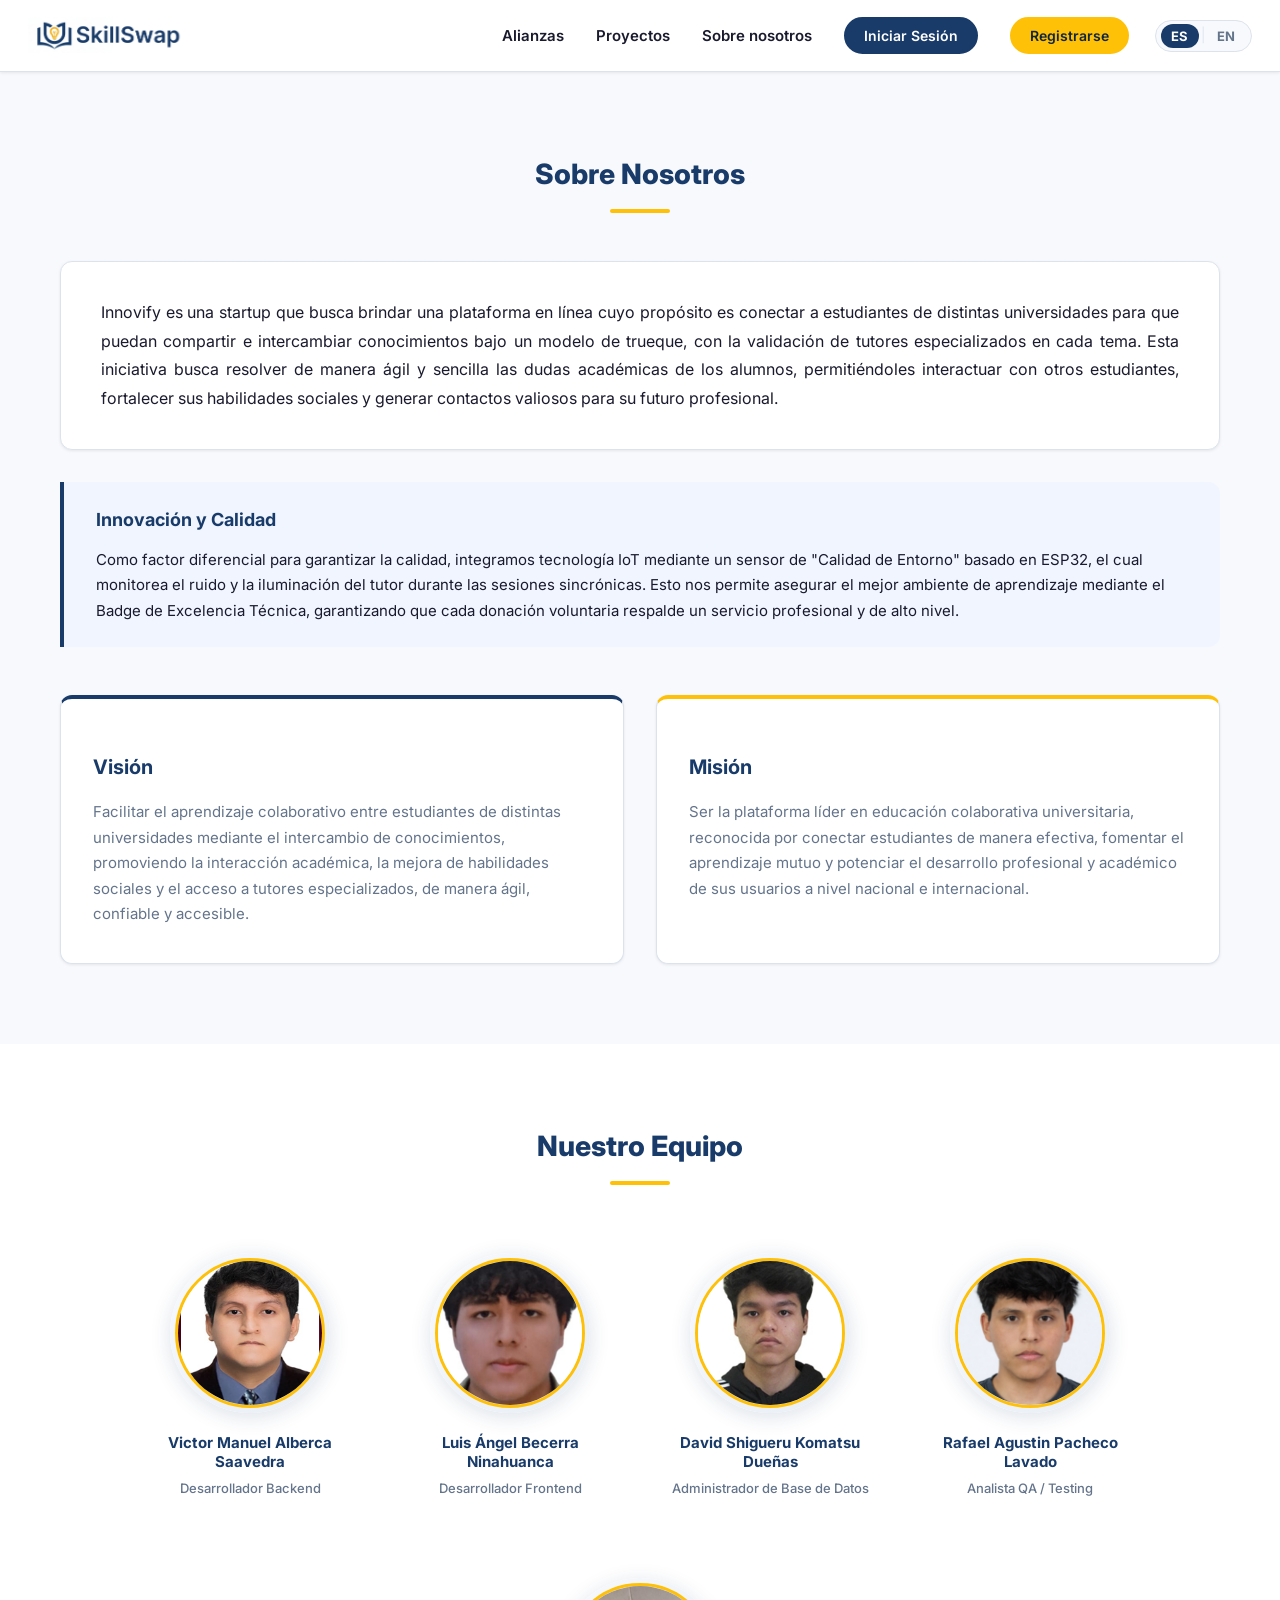
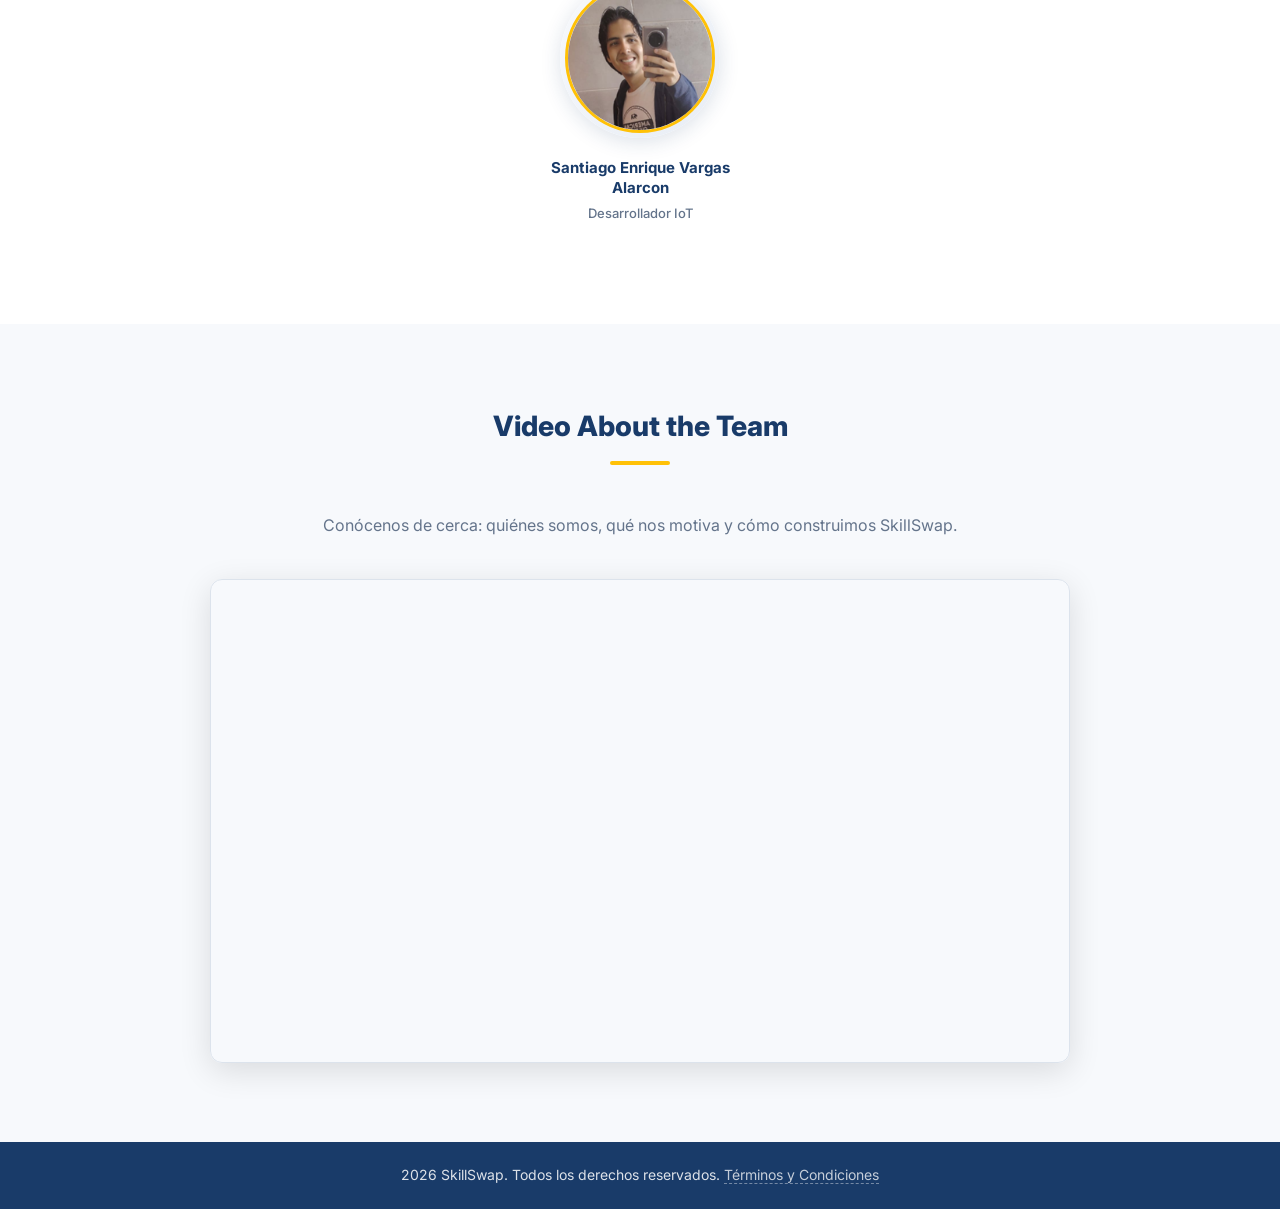
==== commit 9e3e7e17: "bugs" ====
--- a/public/sites/aboutUs.html
+++ b/public/sites/aboutUs.html
@@ -170,7 +170,7 @@
  
         <div class="video-wrapper animar-zoom-rotar retardo-7">
           <iframe
-            src="https://www.youtube.com/embed/dQw4w9WgXcQ"
+            src=" "
             title="Video About the Team - SkillSwap"
             frameborder="0"
             allow="accelerometer; autoplay; clipboard-write; encrypted-media; gyroscope; picture-in-picture; web-share"
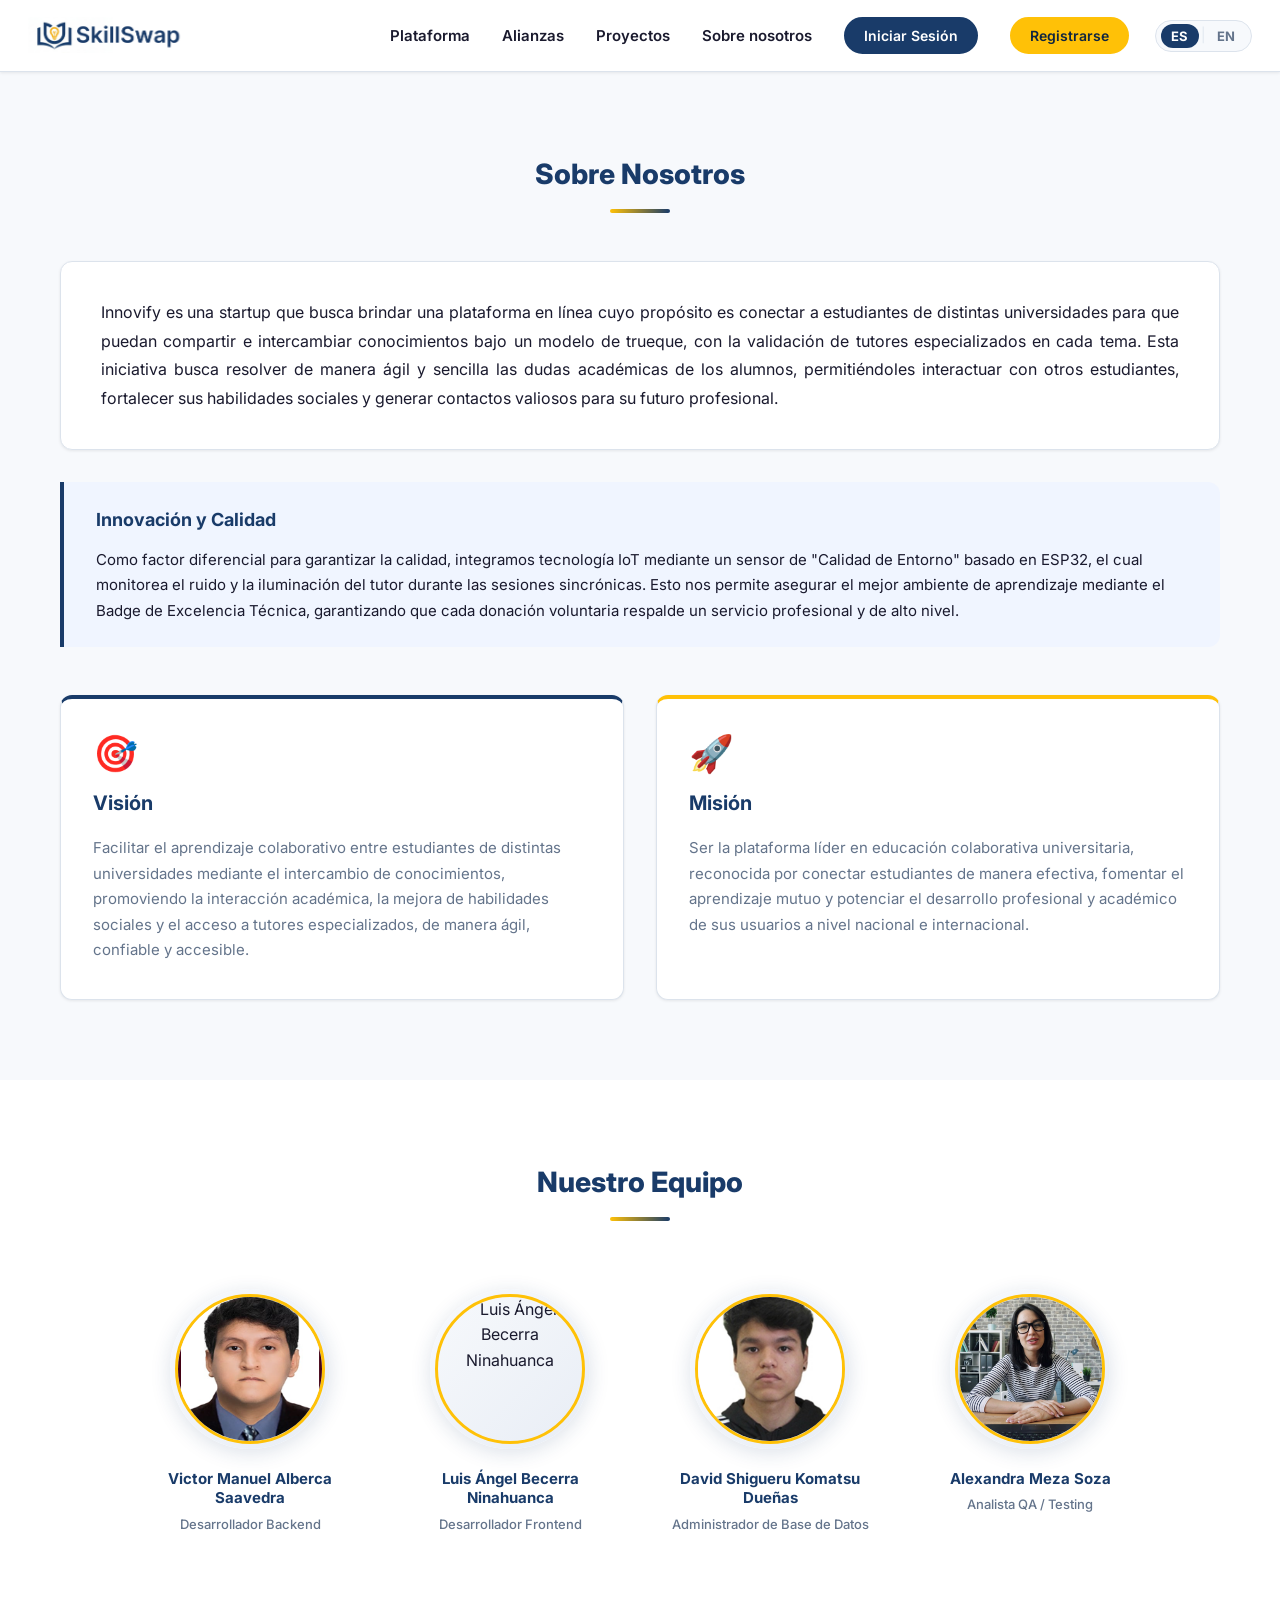
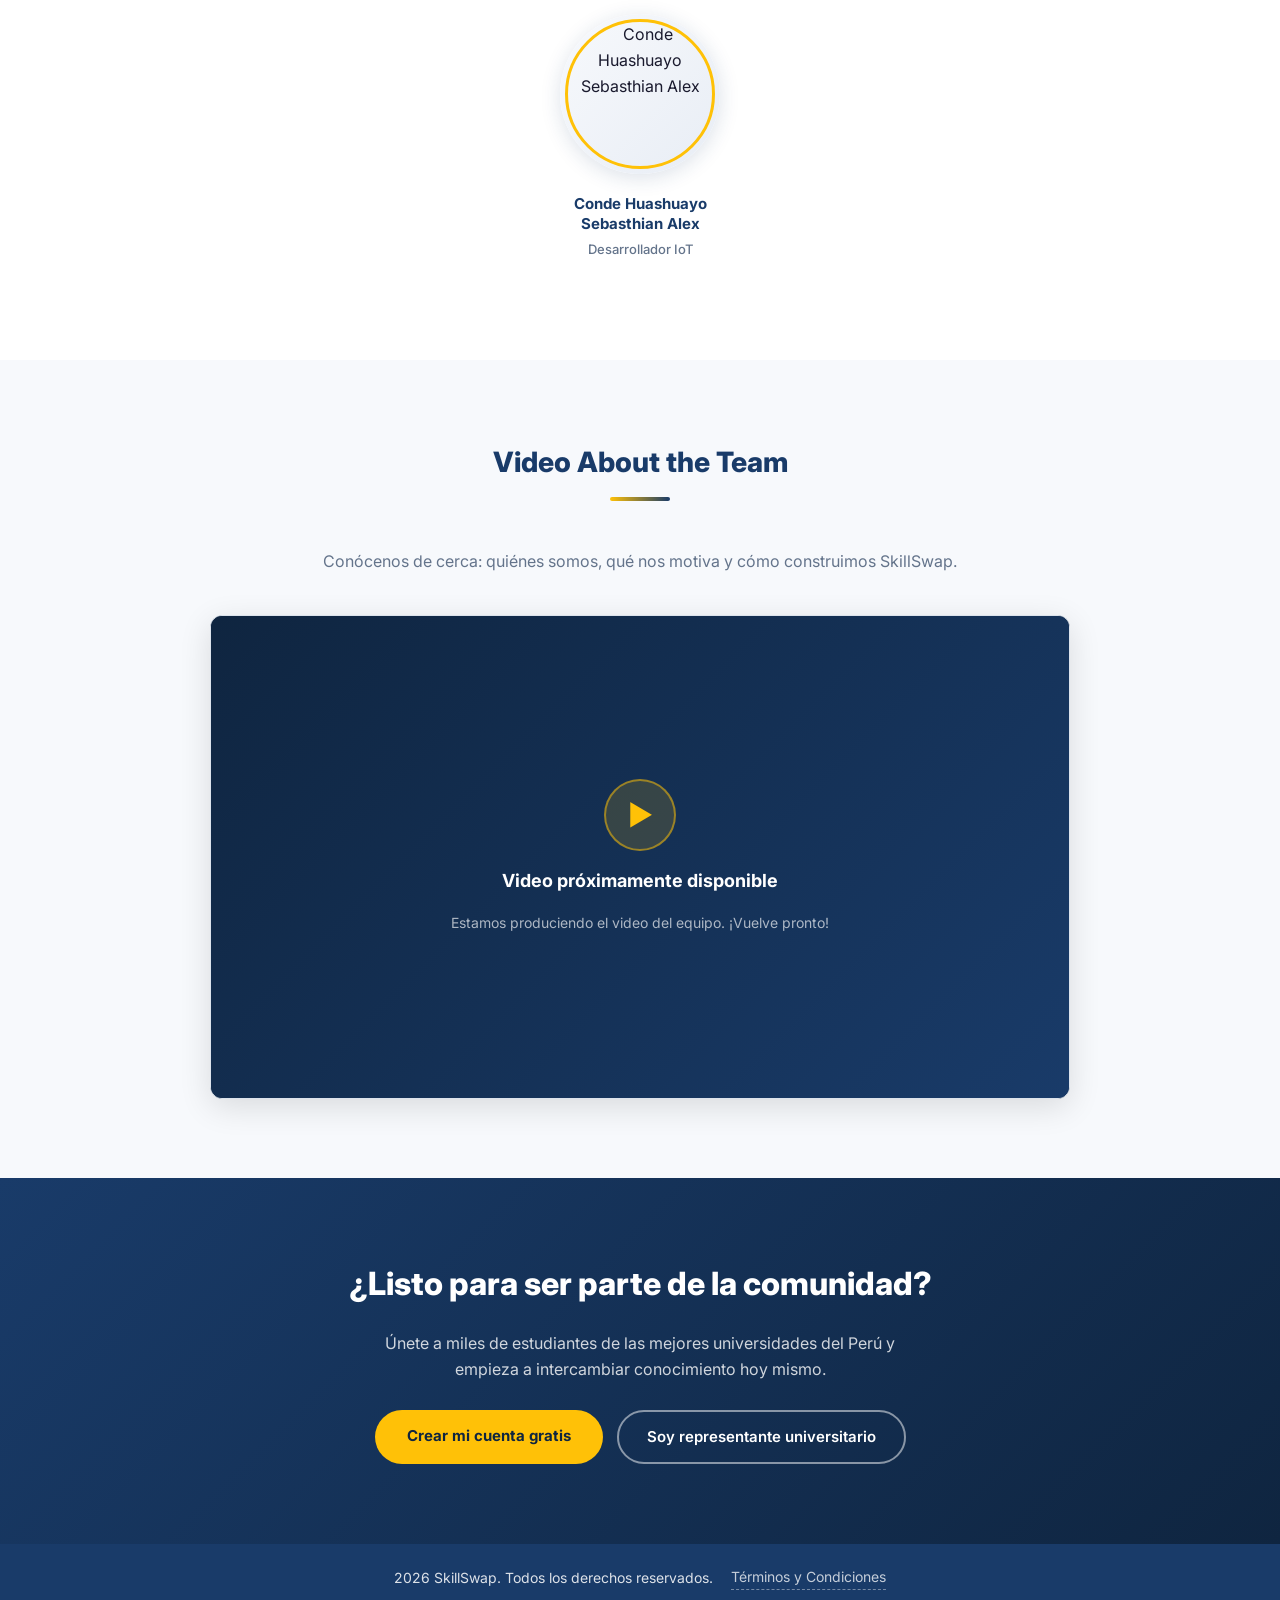
==== commit bbf213dc: "corrogoendp cambios" ====
--- a/public/sites/aboutUs.html
+++ b/public/sites/aboutUs.html
@@ -3,41 +3,42 @@
   <head>
     <meta charset="UTF-8" />
     <meta name="viewport" content="width=device-width, initial-scale=1.0" />
- 
+
     <meta name="description" content="Conoce a Innovify, el equipo detrás de SkillSwap, nuestra misión, visión y las personas que hacen posible la red interuniversitaria más grande del Perú." />
- 
+
     <link rel="alternate" hreflang="es" href="aboutUs.html" />
     <link rel="alternate" hreflang="en" href="aboutUs.html" />
     <link rel="alternate" hreflang="x-default" href="aboutUs.html" />
- 
+
     <link rel="stylesheet" href="../assets/styles/aboutus_stylesheet.css" />
     <link rel="icon" href="../favicon.ico" type="image/x-icon" />
     <title>SkillSwap | Sobre Nosotros</title>
   </head>
- 
+
   <body>
- 
+
+    <!-- ═══ NAV ═══ -->
     <nav class="barra-navegacion">
- 
+
       <div class="menu-hamburguesa" id="btn-menu" aria-label="Abrir menú" role="button" tabindex="0">
         <span></span>
         <span></span>
         <span></span>
       </div>
- 
+
       <div class="logo animar-zoom">
         <a href="../index.html">
           <img src="../assets/images/SkillSwap_logo.png" alt="Logo SkillSwap" />
         </a>
       </div>
- 
+
       <div class="menu-horizontal">
         <ul class="menu-horizontal-opciones escalonado">
- 
-          <li><a href="alliances.html"  data-i18n="nav-alianzas">Alianzas</a></li>
-          <li><a href="proyects.html" data-i18n="nav-proyectos">Proyectos</a></li>
-          <li><a href="aboutUs.html"  data-i18n="nav-sobre-nosotros">Sobre nosotros</a></li>
- 
+          <li><a href="../index.html#seccion-screenshots" data-i18n="nav-plataforma">Plataforma</a></li>
+          <li><a href="partnerships.html"   data-i18n="nav-alianzas">Alianzas</a></li>
+          <li><a href="proyects.html"  data-i18n="nav-proyectos">Proyectos</a></li>
+          <li><a href="aboutUs.html" data-i18n="nav-sobre-nosotros">Sobre nosotros</a></li>
+
           <li>
             <a href="login.html">
               <button class="btn-iniciarsesion" data-i18n="nav-login">Iniciar Sesión</button>
@@ -48,7 +49,7 @@
               <button class="btn-registrase" data-i18n="nav-register">Registrarse</button>
             </a>
           </li>
- 
+
           <li class="lang-switcher-item">
             <div class="lang-switcher" role="group" aria-label="Seleccionar idioma">
               <button class="lang-btn active" data-lang="es" onclick="applyLanguage('es')" aria-label="Español">ES</button>
@@ -56,19 +57,20 @@
               <button class="lang-btn"        data-lang="en" onclick="applyLanguage('en')" aria-label="English">EN</button>
             </div>
           </li>
- 
+
         </ul>
       </div>
     </nav>
- 
+
+    <!-- ═══ SECCIÓN: SOBRE NOSOTROS ═══ -->
     <section class="seccion-about">
       <div class="container">
- 
+
         <div class="titulo-seccion animar-entrada-abajo">
           <h2 data-i18n="about-title">Sobre Nosotros</h2>
           <div class="titulo-decorador animar-zoom retardo-2"></div>
         </div>
- 
+
         <div class="about-texto-contenido animar-entrada-izq retardo-1">
           <p data-i18n="about-desc">
             Innovify es una startup que busca brindar una plataforma en línea cuyo propósito es conectar a estudiantes de distintas universidades para que puedan compartir e intercambiar conocimientos bajo un modelo de trueque, con la validación de tutores especializados en cada tema. Esta iniciativa busca resolver de manera ágil y sencilla las dudas académicas de los alumnos, permitiéndoles interactuar con otros estudiantes, fortalecer sus habilidades sociales y generar contactos valiosos para su futuro profesional.
@@ -81,39 +83,41 @@
             Como factor diferencial para garantizar la calidad, integramos tecnología IoT mediante un sensor de "Calidad de Entorno" basado en ESP32, el cual monitorea el ruido y la iluminación del tutor durante las sesiones sincrónicas. Esto nos permite asegurar el mejor ambiente de aprendizaje mediante el Badge de Excelencia Técnica, garantizando que cada donación voluntaria respalde un servicio profesional y de alto nivel.
           </p>
         </div>
- 
+
+        <!-- Misión y Visión -->
         <div class="mv-grid escalonado retardo-3">
- 
+
           <div class="mv-card">
-            <div class="mv-icono"></div>
+            <div class="mv-icono">🎯</div>
             <h3 data-i18n="vision-title">Visión</h3>
             <p data-i18n="vision-desc">
               Facilitar el aprendizaje colaborativo entre estudiantes de distintas universidades mediante el intercambio de conocimientos, promoviendo la interacción académica, la mejora de habilidades sociales y el acceso a tutores especializados, de manera ágil, confiable y accesible.
             </p>
           </div>
- 
+
           <div class="mv-card mv-card--accent">
-            <div class="mv-icono"></div>
+            <div class="mv-icono">🚀</div>
             <h3 data-i18n="mision-title">Misión</h3>
             <p data-i18n="mision-desc">
               Ser la plataforma líder en educación colaborativa universitaria, reconocida por conectar estudiantes de manera efectiva, fomentar el aprendizaje mutuo y potenciar el desarrollo profesional y académico de sus usuarios a nivel nacional e internacional.
             </p>
           </div>
- 
+
         </div>
       </div>
     </section>
- 
+
+    <!-- ═══ SECCIÓN: NUESTRO EQUIPO ═══ -->
     <section class="seccion-equipo">
       <div class="container">
- 
+
         <div class="titulo-seccion animar-entrada-abajo retardo-4">
           <h2 data-i18n="team-title">Nuestro Equipo</h2>
           <div class="titulo-decorador animar-zoom retardo-5"></div>
         </div>
- 
+
         <div class="equipo-grid escalonado retardo-5">
- 
+
           <div class="equipo-item">
             <div class="equipo-foto-container">
               <img src="../assets/images/image-perfil-victor.png" alt="Victor Manuel Alberca Saavedra" class="equipo-foto" />
@@ -121,15 +125,15 @@
             <h3 class="equipo-nombre">Victor Manuel Alberca Saavedra</h3>
             <p class="equipo-rol" data-i18n="role-victor">Desarrollador Backend</p>
           </div>
- 
-          <div class="equipo-item">
-            <div class="equipo-foto-container">
-              <img src="../assets/images/image-luis.png" alt="Luis Ángel Becerra Ninahuanca" class="equipo-foto" />
+
+          <div class="equipo-item">
+            <div class="equipo-foto-container">
+              <img src="../assets/images/ima-foto-luis.jpeg" alt="Luis Ángel Becerra Ninahuanca" class="equipo-foto" />
             </div>
             <h3 class="equipo-nombre">Luis Ángel Becerra Ninahuanca</h3>
             <p class="equipo-rol" data-i18n="role-luis">Desarrollador Frontend</p>
           </div>
- 
+
           <div class="equipo-item">
             <div class="equipo-foto-container">
               <img src="../assets/images/image-david.png" alt="David Shigueru Komatsu Dueñas" class="equipo-foto" />
@@ -137,50 +141,84 @@
             <h3 class="equipo-nombre">David Shigueru Komatsu Dueñas</h3>
             <p class="equipo-rol" data-i18n="role-david">Administrador de Base de Datos</p>
           </div>
- 
-          <div class="equipo-item">
-            <div class="equipo-foto-container">
-              <img src="../assets/images/image-rafael.png" alt="Rafael Agustin Pacheco Lavado" class="equipo-foto" />
-            </div>
-            <h3 class="equipo-nombre">Rafael Agustin Pacheco Lavado</h3>
-            <p class="equipo-rol" data-i18n="role-rafael">Analista QA / Testing</p>
-          </div>
-
-          <div class="equipo-item">
-            <div class="equipo-foto-container">
-              <img src="../assets/images/image-santiago.png" alt="Santiago Enrique Vargas Alarcon" class="equipo-foto" />
-            </div>
-            <h3 class="equipo-nombre">Santiago Enrique Vargas Alarcon</h3>
-            <p class="equipo-rol" data-i18n="role-santiago">Desarrollador IoT</p>
-          </div>
- 
+
+          <div class="equipo-item">
+            <div class="equipo-foto-container">
+              <img src="../assets/images/ima-chica1.png" alt="Alexandra Meza Soza" class="equipo-foto" />
+            </div>
+            <h3 class="equipo-nombre">Alexandra Meza Soza</h3>
+            <p class="equipo-rol" data-i18n="role-alexandra">Analista QA / Testing</p>
+          </div>
+
+          <div class="equipo-item">
+            <div class="equipo-foto-container">
+              <img src="../assets/images/image-perfil-Sebasthian.png" alt="Conde Huashuayo Sebasthian Alex" class="equipo-foto" />
+            </div>
+            <h3 class="equipo-nombre">Conde Huashuayo Sebasthian Alex </h3>
+            <p class="equipo-rol" data-i18n="role-sebas">Desarrollador IoT</p>
+          </div>
+
         </div>
       </div>
     </section>
- 
+
+    <!-- ═══ SECCIÓN: VIDEO ABOUT THE TEAM ═══ -->
     <section class="seccion-video-equipo">
       <div class="container">
- 
+
         <div class="titulo-seccion animar-entrada-abajo retardo-6">
           <h2 data-i18n="video-title">Video About the Team</h2>
           <div class="titulo-decorador animar-zoom retardo-7"></div>
         </div>
- 
-        <p class="section-subtitle animar-entrada-abajo retardo-6" data-i18n="video-subtitle">Conócenos de cerca: quiénes somos, qué nos motiva y cómo construimos SkillSwap.</p>
- 
-        <div class="video-wrapper animar-zoom-rotar retardo-7">
-          <iframe
-            src=" "
-            title="Video About the Team - SkillSwap"
-            frameborder="0"
-            allow="accelerometer; autoplay; clipboard-write; encrypted-media; gyroscope; picture-in-picture; web-share"
-            allowfullscreen>
-          </iframe>
-        </div>
- 
+
+        <p class="section-subtitle animar-entrada-abajo retardo-6" data-i18n="video-subtitle">
+          Conócenos de cerca: quiénes somos, qué nos motiva y cómo construimos SkillSwap.
+        </p>
+
+        <!--
+          INSTRUCCIÓN: Reemplaza la URL de abajo con el enlace embed de YouTube de tu video.
+          Ejemplo: src="https://www.youtube.com/embed/TU_ID_DE_VIDEO"
+          El ID se obtiene de la URL de YouTube: youtube.com/watch?v=TU_ID_DE_VIDEO
+        -->
+        <div class="video-wrapper animar-zoom-rotar retardo-7" id="video-container">
+
+          <!-- Placeholder visible mientras no hay video publicado -->
+          <div class="video-placeholder" id="video-placeholder">
+            <div class="video-placeholder-inner">
+              <div class="video-play-icon">▶</div>
+              <p data-i18n="video-coming-soon">Video próximamente disponible</p>
+              <span data-i18n="video-coming-desc">Estamos produciendo el video del equipo. ¡Vuelve pronto!</span>
+            </div>
+          </div>
+
+          <!--
+            Cuando tengas la URL del video, descomenta el iframe y elimina el div.video-placeholder:
+            <iframe
+              src="https://www.youtube.com/embed/REEMPLAZA_CON_TU_ID"
+              title="Video About the Team - SkillSwap Innovify"
+              frameborder="0"
+              allow="accelerometer; autoplay; clipboard-write; encrypted-media; gyroscope; picture-in-picture; web-share"
+              allowfullscreen>
+            </iframe>
+          -->
+        </div>
+
       </div>
     </section>
- 
+
+    <!-- ═══ SECCIÓN: CTA FINAL ═══ -->
+    <section class="seccion-cta-final">
+      <div class="container">
+        <h2 data-i18n="cta-title">¿Listo para ser parte de la comunidad?</h2>
+        <p data-i18n="cta-desc">Únete a miles de estudiantes de las mejores universidades del Perú y empieza a intercambiar conocimiento hoy mismo.</p>
+        <div class="cta-botones">
+          <a href="signup.html" class="btn-cta-primario" data-i18n="cta-btn-register">Crear mi cuenta gratis</a>
+          <a href="partnerships.html" class="btn-cta-secundario" data-i18n="cta-btn-alliance">Soy representante universitario</a>
+        </div>
+      </div>
+    </section>
+
+    <!-- ═══ FOOTER ═══ -->
     <footer>
       <div class="seccion-footer">
         <p>
@@ -191,134 +229,127 @@
         </p>
       </div>
     </footer>
- 
+
+    <!-- ═══ SCRIPTS ═══ -->
     <script>
       const btnMenu = document.getElementById('btn-menu');
       const menu = document.querySelector('.barra-navegacion .menu-horizontal');
- 
       if (btnMenu) {
         btnMenu.addEventListener('click', () => {
           menu.classList.toggle('activo');
         });
       }
     </script>
- 
+
     <script>
       const translations = {
         es: {
-          /* Página */
-          "page-title":       "SkillSwap | Sobre Nosotros",
-          "meta-description": "Conoce a Innovify, el equipo detrás de SkillSwap, nuestra misión, visión y las personas que hacen posible la red interuniversitaria más grande del Perú.",
- 
-          /* Navbar */
+          "page-title":        "SkillSwap | Sobre Nosotros",
+          "meta-description":  "Conoce a Innovify, el equipo detrás de SkillSwap, nuestra misión, visión y las personas que hacen posible la red interuniversitaria más grande del Perú.",
+
           "nav-alianzas":       "Alianzas",
           "nav-proyectos":      "Proyectos",
           "nav-sobre-nosotros": "Sobre nosotros",
           "nav-login":          "Iniciar Sesión",
           "nav-register":       "Registrarse",
- 
-          /* Sobre Nosotros */
+
           "about-title": "Sobre Nosotros",
           "about-desc":  "Innovify es una startup que busca brindar una plataforma en línea cuyo propósito es conectar a estudiantes de distintas universidades para que puedan compartir e intercambiar conocimientos bajo un modelo de trueque, con la validación de tutores especializados en cada tema. Esta iniciativa busca resolver de manera ágil y sencilla las dudas académicas de los alumnos, permitiéndoles interactuar con otros estudiantes, fortalecer sus habilidades sociales y generar contactos valiosos para su futuro profesional.",
-          
-          /* Innovación y Calidad */
+
           "innovation-title": "Innovación y Calidad",
-          "innovation-desc": "Como factor diferencial para garantizar la calidad, integramos tecnología IoT mediante un sensor de \"Calidad de Entorno\" basado en ESP32, el cual monitorea el ruido y la iluminación del tutor durante las sesiones sincrónicas. Esto nos permite asegurar el mejor ambiente de aprendizaje mediante el Badge de Excelencia Técnica, garantizando que cada donación voluntaria respalde un servicio profesional y de alto nivel.",
- 
-          /* Visión y Misión */
+          "innovation-desc":  "Como factor diferencial para garantizar la calidad, integramos tecnología IoT mediante un sensor de \"Calidad de Entorno\" basado en ESP32, el cual monitorea el ruido y la iluminación del tutor durante las sesiones sincrónicas. Esto nos permite asegurar el mejor ambiente de aprendizaje mediante el Badge de Excelencia Técnica, garantizando que cada donación voluntaria respalde un servicio profesional y de alto nivel.",
+
           "vision-title": "Visión",
           "vision-desc":  "Facilitar el aprendizaje colaborativo entre estudiantes de distintas universidades mediante el intercambio de conocimientos, promoviendo la interacción académica, la mejora de habilidades sociales y el acceso a tutores especializados, de manera ágil, confiable y accesible.",
           "mision-title": "Misión",
           "mision-desc":  "Ser la plataforma líder en educación colaborativa universitaria, reconocida por conectar estudiantes de manera efectiva, fomentar el aprendizaje mutuo y potenciar el desarrollo profesional y académico de sus usuarios a nivel nacional e internacional.",
- 
-          /* Equipo */
-          "team-title":  "Nuestro Equipo",
-          "role-victor": "Desarrollador Backend",
-          "role-luis": "Desarrollador Frontend",
-          "role-david": "Administrador de Base de Datos",
-          "role-rafael": "Analista QA / Testing",
+
+          "team-title":    "Nuestro Equipo",
+          "role-victor":   "Desarrollador Backend",
+          "role-luis":     "Desarrollador Frontend",
+          "role-david":    "Administrador de Base de Datos",
+          "role-rafael":   "Analista QA / Testing",
           "role-santiago": "Desarrollador IoT",
- 
-          /* Video */
-          "video-title":    "Video About the Team",
-          "video-subtitle": "Conócenos de cerca: quiénes somos, qué nos motiva y cómo construimos SkillSwap.",
- 
-          /* Footer */
+
+          "video-title":        "Video About the Team",
+          "video-subtitle":     "Conócenos de cerca: quiénes somos, qué nos motiva y cómo construimos SkillSwap.",
+          "video-coming-soon":  "Video próximamente disponible",
+          "video-coming-desc":  "Estamos produciendo el video del equipo. ¡Vuelve pronto!",
+
+          "cta-title":           "¿Listo para ser parte de la comunidad?",
+          "cta-desc":            "Únete a miles de estudiantes de las mejores universidades del Perú y empieza a intercambiar conocimiento hoy mismo.",
+          "cta-btn-register":    "Crear mi cuenta gratis",
+          "cta-btn-alliance":    "Soy representante universitario",
+
           "footer-text":  "2026 SkillSwap. Todos los derechos reservados.",
           "footer-terms": "Términos y Condiciones",
         },
- 
+
         en: {
-          /* Page */
-          "page-title":       "SkillSwap | About Us",
-          "meta-description": "Meet Innovify, the team behind SkillSwap, our mission, vision, and the people who make Peru's largest inter-university network possible.",
- 
-          /* Navbar */
+          "page-title":        "SkillSwap | About Us",
+          "meta-description":  "Meet Innovify, the team behind SkillSwap, our mission, vision, and the people who make Peru's largest inter-university network possible.",
+
           "nav-alianzas":       "Alliances",
           "nav-proyectos":      "Projects",
           "nav-sobre-nosotros": "About us",
           "nav-login":          "Log In",
           "nav-register":       "Sign Up",
- 
-          /* About */
+
           "about-title": "About Us",
           "about-desc":  "Innovify is a startup that seeks to provide an online platform whose purpose is to connect students from different universities so they can share and exchange knowledge under a barter model, with the validation of specialized tutors in each subject. This initiative aims to resolve students' academic doubts in an agile and simple way, allowing them to interact with other students, strengthen their social skills, and generate valuable contacts for their professional future.",
-          
-          /* Innovation & Quality */
+
           "innovation-title": "Innovation & Quality",
-          "innovation-desc": "As a differentiating factor to guarantee quality, we integrate IoT technology through an \"Environment Quality\" sensor based on ESP32, which monitors the tutor's noise and lighting during synchronous sessions. This allows us to ensure the best learning environment through the Technical Excellence Badge, guaranteeing that each voluntary donation supports a professional, high-level service.",
- 
-          /* Vision & Mission */
+          "innovation-desc":  "As a differentiating factor to guarantee quality, we integrate IoT technology through an \"Environment Quality\" sensor based on ESP32, which monitors the tutor's noise and lighting during synchronous sessions. This allows us to ensure the best learning environment through the Technical Excellence Badge, guaranteeing that each voluntary donation supports a professional, high-level service.",
+
           "vision-title": "Vision",
           "vision-desc":  "To facilitate collaborative learning among students from different universities through the exchange of knowledge, promoting academic interaction, improving social skills, and providing access to specialized tutors, in an agile, reliable, and accessible way.",
           "mision-title": "Mission",
           "mision-desc":  "To be the leading platform in collaborative university education, recognized for effectively connecting students, fostering mutual learning, and enhancing the professional and academic development of its users at the national and international level.",
 
-          /* Team */
-          "team-title":  "Our Team",
-          "role-victor": "Backend Developer",
-          "role-luis": "Frontend Developer",
-          "role-david": "Database Administrator",
-          "role-rafael": "QA Tester",
+          "team-title":    "Our Team",
+          "role-victor":   "Backend Developer",
+          "role-luis":     "Frontend Developer",
+          "role-david":    "Database Administrator",
+          "role-rafael":   "QA Analyst / Testing",
           "role-santiago": "IoT Developer",
- 
-          /* Video */
-          "video-title":    "Video About the Team",
-          "video-subtitle": "Get to know us: who we are, what drives us, and how we build SkillSwap.",
- 
-          /* Footer */
+
+          "video-title":        "Video About the Team",
+          "video-subtitle":     "Get to know us: who we are, what drives us, and how we build SkillSwap.",
+          "video-coming-soon":  "Video coming soon",
+          "video-coming-desc":  "We are producing the team video. Check back soon!",
+
+          "cta-title":           "Ready to join the community?",
+          "cta-desc":            "Join thousands of students from Peru's top universities and start exchanging knowledge today.",
+          "cta-btn-register":    "Create my free account",
+          "cta-btn-alliance":    "I'm a university representative",
+
           "footer-text":  "2026 SkillSwap. All rights reserved.",
           "footer-terms": "Terms and Conditions",
         }
       };
- 
+
       function applyLanguage(lang) {
         if (!translations[lang]) return;
         const t = translations[lang];
- 
         document.documentElement.lang = lang;
         document.title = t["page-title"];
- 
         const metaDesc = document.querySelector('meta[name="description"]');
         if (metaDesc) metaDesc.setAttribute('content', t["meta-description"]);
- 
         document.querySelectorAll('[data-i18n]').forEach(el => {
           const key = el.getAttribute('data-i18n');
           if (t[key] !== undefined) el.textContent = t[key];
         });
- 
         document.querySelectorAll('.lang-btn').forEach(btn => {
           btn.classList.toggle('active', btn.dataset.lang === lang);
         });
- 
         localStorage.setItem('skillswap-lang', lang);
       }
- 
+
       (function init() {
         const savedLang = localStorage.getItem('skillswap-lang') || 'es';
         applyLanguage(savedLang);
       })();
     </script>
- 
+
   </body>
 </html>
--- a/public/assets/styles/aboutus_stylesheet.css
+++ b/public/assets/styles/aboutus_stylesheet.css
@@ -13,7 +13,6 @@
 /* ═══════════════════════════════════════════════════════════════
    VARIABLES DE DISEÑO
 ═══════════════════════════════════════════════════════════════ */
-
 :root {
   --primary-color:     #193b69;
   --primary-dark:      #0f2540;
@@ -34,12 +33,12 @@
   --section-padding:   80px;
   --section-gap:       60px;
 
-  --h1-font-size:   36px;
-  --h2-font-size:   28px;
-  --h3-font-size:   20px;
-  --base-font-size: 16px;
-  --label-font-size:14px;
-  --line-height:    1.6;
+  --h1-font-size:    36px;
+  --h2-font-size:    28px;
+  --h3-font-size:    20px;
+  --base-font-size:  16px;
+  --label-font-size: 14px;
+  --line-height:     1.6;
 
   --radius-sm:  6px;
   --radius-md:  12px;
@@ -49,7 +48,6 @@
   --shadow-md:  0 4px 16px rgba(0,0,0,0.10);
   --shadow-lg:  0 8px 32px rgba(0,0,0,0.12);
 
-  /* Curva de animación profesional para entradas sutiles */
   --transition-curve: cubic-bezier(0.22, 1, 0.36, 1);
   --transition: 0.25s ease;
 }
@@ -59,7 +57,7 @@
   margin-top: var(--nav-bar-height);
   color: var(--text-color);
   line-height: var(--line-height);
-  overflow-x: hidden; /* Evita scrolls horizontales durante animaciones de slide-in */
+  overflow-x: hidden;
 }
 
 /* ═══════════════════════════════════════════════════════════════
@@ -108,7 +106,6 @@
   background-color: #f0f5ff;
 }
 
-/* Botones Navbar */
 .btn-iniciarsesion, .btn-registrase {
   border-radius: var(--radius-xl);
   padding: 8px 18px;
@@ -138,9 +135,7 @@
   box-shadow: 0 4px 14px rgba(255, 193, 7, 0.45);
 }
 
-/* Selector de Idioma */
 .lang-switcher-item { margin-left: 8px; }
-
 .lang-switcher {
   display: flex;
   align-items: center;
@@ -150,7 +145,6 @@
   border-radius: var(--radius-xl);
   padding: 3px 5px;
 }
-
 .lang-btn {
   border: none;
   background: transparent;
@@ -165,13 +159,7 @@
 }
 .lang-btn.active { background-color: var(--primary-color); color: var(--white-color); }
 .lang-btn:not(.active):hover { background-color: #e8edf5; color: var(--primary-color); }
-
-.lang-divider {
-  color: var(--border-color);
-  font-size: 14px;
-  font-weight: 300;
-  user-select: none;
-}
+.lang-divider { color: var(--border-color); font-size: 14px; font-weight: 300; user-select: none; }
 
 .menu-hamburguesa {
   display: none;
@@ -199,11 +187,21 @@
   text-align: center;
   padding: 22px 24px;
 }
-.seccion-footer p { font-size: 14px; color: rgba(255, 255, 255, 0.85); margin: 0 auto; }
+.seccion-footer p {
+  display: flex;
+  justify-content: center;
+  align-items: center;
+  flex-wrap: wrap;
+  gap: 6px 18px;
+  font-size: 14px;
+  color: rgba(255,255,255,0.85);
+  margin: 0 auto;
+}
 .terminos-condiciones {
-  color: rgba(255, 255, 255, 0.75);
+  color: rgba(255,255,255,0.75);
   text-decoration: none;
-  border-bottom: 1px dashed rgba(255, 255, 255, 0.4);
+  font-size: 14px;
+  border-bottom: 1px dashed rgba(255,255,255,0.4);
   transition: color var(--transition), border-color var(--transition);
 }
 .terminos-condiciones:hover { color: var(--secondary-color); border-color: var(--secondary-color); }
@@ -221,22 +219,19 @@
   text-align: center;
   margin-bottom: 48px;
 }
-
 .titulo-seccion h2 {
   font-size: var(--h2-font-size);
   color: var(--primary-color);
   font-weight: 800;
   margin-bottom: 12px;
 }
-
 .titulo-decorador {
   width: 60px;
   height: 4px;
-  background-color: var(--secondary-color);
+  background: linear-gradient(90deg, var(--secondary-color), var(--primary-color));
   border-radius: 2px;
   margin: 0 auto;
 }
-
 .section-subtitle {
   text-align: center;
   color: var(--text-muted);
@@ -259,17 +254,13 @@
   padding: 36px 40px;
   box-shadow: var(--shadow-sm);
   margin-bottom: 32px;
-  /* Añadimos la transición para el hover */
   transition: transform var(--transition), box-shadow var(--transition), border-color var(--transition);
 }
-
-
 .about-texto-contenido:hover {
   transform: translateY(-4px);
   box-shadow: var(--shadow-md);
   border-color: var(--primary-light);
 }
-
 .about-texto-contenido p {
   font-size: 16px;
   color: var(--text-color);
@@ -277,37 +268,21 @@
   text-align: justify;
 }
 
-
-
-/* Innovación y Calidad */
 .innovacion-calidad {
   background-color: #f0f5ff;
   border-left: 4px solid var(--primary-color);
   padding: 24px 32px;
   border-radius: 0 var(--radius-md) var(--radius-md) 0;
   margin-bottom: 48px;
-  /* Añadimos la transición para el hover */
   transition: transform var(--transition), box-shadow var(--transition), border-color var(--transition);
 }
-
-
 .innovacion-calidad:hover {
   transform: translateY(-4px);
   box-shadow: var(--shadow-md);
   border-left-color: var(--secondary-color);
 }
-
-.innovacion-calidad h3 {
-  color: var(--primary-color);
-  font-size: 18px;
-  margin-bottom: 12px;
-}
-
-.innovacion-calidad p {
-  font-size: 15px;
-  color: var(--text-color);
-  line-height: 1.7;
-}
+.innovacion-calidad h3 { color: var(--primary-color); font-size: 18px; margin-bottom: 12px; }
+.innovacion-calidad p  { font-size: 15px; color: var(--text-color); line-height: 1.7; }
 
 /* Tarjetas Misión y Visión */
 .mv-grid {
@@ -323,46 +298,23 @@
   border: 1px solid var(--border-color);
   padding: 36px 32px;
   box-shadow: var(--shadow-sm);
-  /* Transición suave para el hover */
   transition: transform 0.3s cubic-bezier(0.175, 0.885, 0.32, 1.275), box-shadow 0.3s ease, border-color 0.3s ease;
   display: flex;
   flex-direction: column;
   gap: 16px;
-  width: calc(50% - 16px); 
-  min-width: 320px; 
-}
-
-/* 🔥 ANIMACIÓN AL PASAR EL MOUSE 🔥 */
+  width: calc(50% - 16px);
+  min-width: 320px;
+}
 .mv-card:hover {
   transform: translateY(-10px) scale(1.02);
   box-shadow: var(--shadow-lg);
   border-color: var(--primary-light);
 }
-
-.mv-card--accent {
-  border-top: 4px solid var(--secondary-color);
-}
-
-.mv-card:not(.mv-card--accent) {
-  border-top: 4px solid var(--primary-color);
-}
-
-.mv-icono {
-  font-size: 36px;
-  line-height: 1;
-}
-
-.mv-card h3 {
-  font-size: var(--h3-font-size);
-  font-weight: 700;
-  color: var(--primary-color);
-}
-
-.mv-card p {
-  font-size: 15px;
-  color: var(--text-muted);
-  line-height: 1.7;
-}
+.mv-card--accent    { border-top: 4px solid var(--secondary-color); }
+.mv-card:not(.mv-card--accent) { border-top: 4px solid var(--primary-color); }
+.mv-icono { font-size: 36px; line-height: 1; }
+.mv-card h3 { font-size: var(--h3-font-size); font-weight: 700; color: var(--primary-color); }
+.mv-card p  { font-size: 15px; color: var(--text-muted); line-height: 1.7; }
 
 /* ═══════════════════════════════════════════════════════════════
    SECCIÓN: NUESTRO EQUIPO
@@ -387,11 +339,8 @@
   width: 220px;
   padding: 20px 10px;
   border-radius: var(--radius-md);
-  /* Transición para el contenedor */
   transition: transform 0.3s ease, background-color 0.3s ease, box-shadow 0.3s ease;
 }
-
-/* 🔥 ANIMACIÓN AL PASAR EL MOUSE (CONTENEDOR) 🔥 */
 .equipo-item:hover {
   transform: translateY(-8px);
   background-color: #f0f5ff;
@@ -408,11 +357,8 @@
   border-radius: 50%;
   background: linear-gradient(135deg, #f7f9fc 0%, #e8edf5 100%);
   box-shadow: 0 4px 20px rgba(25, 59, 105, 0.15);
-  /* Transición especial con rebote para la foto */
   transition: box-shadow 0.4s ease, transform 0.4s cubic-bezier(0.175, 0.885, 0.32, 1.275);
 }
-
-/* 🔥 ANIMACIÓN DE LA FOTO AL PASAR EL MOUSE 🔥 */
 .equipo-item:hover .equipo-foto-container {
   box-shadow: 0 12px 30px rgba(255, 193, 7, 0.3);
   transform: scale(1.1) rotate(4deg);
@@ -435,17 +381,8 @@
   margin-bottom: 6px;
   transition: color 0.3s ease;
 }
-
-/* Cambia el color del nombre al hacer hover */
-.equipo-item:hover .equipo-nombre {
-  color: var(--primary-light);
-}
-
-.equipo-rol {
-  font-size: 13px;
-  font-weight: 500;
-  color: var(--text-muted);
-}
+.equipo-item:hover .equipo-nombre { color: var(--primary-light); }
+.equipo-rol { font-size: 13px; font-weight: 500; color: var(--text-muted); }
 
 /* ═══════════════════════════════════════════════════════════════
    SECCIÓN: VIDEO ABOUT THE TEAM
@@ -465,6 +402,7 @@
   box-shadow: var(--shadow-lg);
   aspect-ratio: 16 / 9;
   border: 1px solid var(--border-color);
+  background-color: #0f2540;
 }
 
 .video-wrapper iframe {
@@ -476,19 +414,175 @@
   border: none;
 }
 
+/* Placeholder mientras no hay video */
+.video-placeholder {
+  position: absolute;
+  inset: 0;
+  display: flex;
+  align-items: center;
+  justify-content: center;
+  background: linear-gradient(135deg, #0f2540 0%, #193b69 100%);
+}
+
+.video-placeholder-inner {
+  display: flex;
+  flex-direction: column;
+  align-items: center;
+  gap: 16px;
+  text-align: center;
+  padding: 24px;
+}
+
+.video-play-icon {
+  width: 72px;
+  height: 72px;
+  border-radius: 50%;
+  background: rgba(255, 193, 7, 0.15);
+  border: 2px solid rgba(255, 193, 7, 0.5);
+  display: flex;
+  align-items: center;
+  justify-content: center;
+  font-size: 28px;
+  color: #FFC107;
+}
+
+.video-placeholder-inner p {
+  font-size: 18px;
+  font-weight: 700;
+  color: #ffffff;
+  margin: 0;
+}
+
+.video-placeholder-inner span {
+  font-size: 14px;
+  color: rgba(255, 255, 255, 0.65);
+}
+
+/* ═══════════════════════════════════════════════════════════════
+   SECCIÓN: CTA FINAL
+═══════════════════════════════════════════════════════════════ */
+.seccion-cta-final {
+  padding: 80px 60px;
+  background: linear-gradient(135deg, #193b69 0%, #0f2540 100%);
+  text-align: center;
+}
+
+.seccion-cta-final .container {
+  display: flex;
+  flex-direction: column;
+  align-items: center;
+  gap: 20px;
+}
+
+.seccion-cta-final h2 {
+  font-size: clamp(22px, 3vw, 32px);
+  font-weight: 800;
+  color: #ffffff;
+  max-width: 600px;
+}
+
+.seccion-cta-final p {
+  font-size: 16px;
+  color: rgba(255, 255, 255, 0.80);
+  max-width: 520px;
+  line-height: 1.65;
+}
+
+.cta-botones {
+  display: flex;
+  flex-wrap: wrap;
+  gap: 14px;
+  justify-content: center;
+  margin-top: 8px;
+}
+
+.btn-cta-primario {
+  display: inline-block;
+  background-color: var(--secondary-color);
+  color: var(--primary-dark);
+  font-weight: 700;
+  font-size: 15px;
+  padding: 14px 32px;
+  border-radius: var(--radius-xl);
+  text-decoration: none;
+  transition: transform var(--transition), box-shadow var(--transition), background-color var(--transition);
+}
+.btn-cta-primario:hover {
+  background-color: var(--secondary-dark);
+  transform: translateY(-2px);
+  box-shadow: 0 8px 24px rgba(255, 193, 7, 0.45);
+}
+
+.btn-cta-secundario {
+  display: inline-block;
+  background-color: transparent;
+  color: #ffffff;
+  font-weight: 600;
+  font-size: 15px;
+  padding: 13px 28px;
+  border-radius: var(--radius-xl);
+  text-decoration: none;
+  border: 2px solid rgba(255,255,255,0.50);
+  transition: background-color var(--transition), border-color var(--transition), transform var(--transition);
+}
+.btn-cta-secundario:hover {
+  background-color: rgba(255,255,255,0.10);
+  border-color: rgba(255,255,255,0.90);
+  transform: translateY(-2px);
+}
+
+/* ═══════════════════════════════════════════════════════════════
+   SISTEMA DE ANIMACIONES CSS
+═══════════════════════════════════════════════════════════════ */
+.animar-entrada,
+.animar-entrada-abajo,
+.animar-entrada-izq,
+.animar-entrada-der,
+.animar-zoom,
+.animar-zoom-rotar,
+.escalonado > * {
+  opacity: 0;
+}
+
+.animar-entrada        { animation: fadeFrame     0.7s var(--transition-curve) forwards; }
+.animar-entrada-abajo  { animation: fadeFrameDown 0.7s var(--transition-curve) forwards; }
+.animar-entrada-izq    { animation: fadeFrameIzq  0.7s var(--transition-curve) forwards; }
+.animar-entrada-der    { animation: fadeFrameDer  0.7s var(--transition-curve) forwards; }
+.animar-zoom           { animation: scaleFrame    0.6s var(--transition-curve) forwards; }
+.animar-zoom-rotar     { animation: scaleRotarFrame 0.8s var(--transition-curve) forwards; }
+
+.escalonado > * { animation: fadeFrameDown 0.6s var(--transition-curve) forwards; }
+.escalonado > *:nth-child(1) { animation-delay: 0.1s; }
+.escalonado > *:nth-child(2) { animation-delay: 0.2s; }
+.escalonado > *:nth-child(3) { animation-delay: 0.3s; }
+.escalonado > *:nth-child(4) { animation-delay: 0.4s; }
+.escalonado > *:nth-child(5) { animation-delay: 0.5s; }
+.escalonado > *:nth-child(6) { animation-delay: 0.6s; }
+
+.retardo-1 { animation-delay: 0.1s; }
+.retardo-2 { animation-delay: 0.2s; }
+.retardo-3 { animation-delay: 0.3s; }
+.retardo-4 { animation-delay: 0.4s; }
+.retardo-5 { animation-delay: 0.5s; }
+.retardo-6 { animation-delay: 0.6s; }
+.retardo-7 { animation-delay: 0.7s; }
+
+@keyframes fadeFrame      { from { opacity: 0; } to { opacity: 1; } }
+@keyframes fadeFrameDown  { from { opacity: 0; transform: translateY(20px); } to { opacity: 1; transform: translateY(0); } }
+@keyframes fadeFrameIzq   { from { opacity: 0; transform: translateX(-30px); } to { opacity: 1; transform: translateX(0); } }
+@keyframes fadeFrameDer   { from { opacity: 0; transform: translateX(30px); } to { opacity: 1; transform: translateX(0); } }
+@keyframes scaleFrame     { from { opacity: 0; transform: scale(0.9); } to { opacity: 1; transform: scale(1); } }
+@keyframes scaleRotarFrame { from { opacity: 0; transform: scale(0.8) rotate(-1deg); } to { opacity: 1; transform: scale(1) rotate(0); } }
+
 /* ═══════════════════════════════════════════════════════════════
    RESPONSIVE
 ═══════════════════════════════════════════════════════════════ */
 @media screen and (max-width: 1024px) {
-  .seccion-about,
-  .seccion-equipo,
-  .seccion-video-equipo {
-    padding: 60px 32px;
-  }
+  .seccion-about, .seccion-equipo,
+  .seccion-video-equipo, .seccion-cta-final { padding: 60px 32px; }
 }
 
 @media screen and (max-width: 768px) {
-  /* Hamburguesa y Menú Lateral */
   .menu-hamburguesa { display: flex; }
 
   .menu-horizontal-opciones {
@@ -508,16 +602,7 @@
     border-right: 1px solid var(--border-color);
     overflow-y: auto;
   }
-
-  /* Desactivar sistema escalonado en móvil para evitar retrasos visuales raros en menú lateral */
-  .menu-horizontal-opciones.escalonado li {
-    animation: none;
-    opacity: 1;
-  }
-
-  .lang-switcher-item { margin-left: 0; margin-top: 8px; }
-  .lang-switcher { width: fit-content; }
-
+  .menu-horizontal-opciones.escalonado li { animation: none; opacity: 1; }
   .menu-horizontal.activo .menu-horizontal-opciones { left: 0; }
   .menu-horizontal-opciones li { width: 100%; }
   .menu-horizontal-opciones li a {
@@ -525,102 +610,22 @@
     border-bottom: 1px solid var(--border-color);
     border-radius: 0;
   }
-
   .btn-iniciarsesion, .btn-registrase {
-    width: 100%;
-    text-align: center;
-    margin-top: 8px;
-    display: block;
+    width: 100%; text-align: center; margin-top: 8px; display: block;
   }
-
-  .seccion-about,
-  .seccion-equipo,
-  .seccion-video-equipo {
-    padding: 48px 20px;
-  }
-
-  .about-texto-contenido,
-  .innovacion-calidad {
-    padding: 24px 20px;
-  }
-
-  .mv-card {
-    width: 100%; 
-  }
+  .lang-switcher-item { margin-left: 0; margin-top: 8px; }
+  .lang-switcher { width: fit-content; }
+
+  .seccion-about, .seccion-equipo,
+  .seccion-video-equipo, .seccion-cta-final { padding: 48px 20px; }
+
+  .about-texto-contenido, .innovacion-calidad { padding: 24px 20px; }
+  .mv-card { width: 100%; }
+
+  .cta-botones { flex-direction: column; align-items: center; }
+  .btn-cta-primario, .btn-cta-secundario { width: 100%; max-width: 320px; text-align: center; }
 }
 
 @media screen and (max-width: 480px) {
-  .equipo-item {
-    width: 100%;
-  }
-}
-
-/* ═══════════════════════════════════════════════════════════════
-   ═════ SISTEMA DE ANIMACIONES CSS ═════
-═══════════════════════════════════════════════════════════════ */
-
-/* Visibilidad inicial para elementos animados (evita flash of content) */
-.animar-entrada,
-.animar-entrada-abajo,
-.animar-entrada-izq,
-.animar-entrada-der,
-.animar-zoom,
-.animar-zoom-rotar,
-.escalonado > * {
-  opacity: 0; /* Empieza invisible, pero se revela con forwards */
-}
-
-/* --- CLASES DE ANIMACIÓN --- */
-
-/* 1. Entrada sutil */
-.animar-entrada { animation: fadeFrame 0.7s var(--transition-curve) forwards; }
-.animar-entrada-abajo { animation: fadeFrameDown 0.7s var(--transition-curve) forwards; }
-.animar-entrada-izq { animation: fadeFrameIzq 0.7s var(--transition-curve) forwards; }
-.animar-entrada-der { animation: fadeFrameDer 0.7s var(--transition-curve) forwards; }
-
-/* 2. Entrada con Zoom sutil */
-.animar-zoom { animation: scaleFrame 0.6s var(--transition-curve) forwards; }
-
-/* 3. Entrada especial para Video */
-.animar-zoom-rotar { animation: scaleRotarFrame 0.8s var(--transition-curve) forwards; }
-
-/* --- SISTEMA ESCALONADO (Staggered Children) --- */
-.escalonado > * { animation: fadeFrameDown 0.6s var(--transition-curve) forwards; }
-.escalonado > *:nth-child(1) { animation-delay: 0.1s; }
-.escalonado > *:nth-child(2) { animation-delay: 0.2s; }
-.escalonado > *:nth-child(3) { animation-delay: 0.3s; }
-.escalonado > *:nth-child(4) { animation-delay: 0.4s; }
-.escalonado > *:nth-child(5) { animation-delay: 0.5s; }
-.escalonado > *:nth-child(6) { animation-delay: 0.6s; }
-
-/* ═════ KEYFRAMES (Definición del movimiento) ═════ */
-
-@keyframes fadeFrame {
-  from { opacity: 0; }
-  to { opacity: 1; }
-}
-
-@keyframes fadeFrameDown {
-  from { opacity: 0; transform: translateY(20px); }
-  to { opacity: 1; transform: translateY(0); }
-}
-
-@keyframes fadeFrameIzq {
-  from { opacity: 0; transform: translateX(-30px); }
-  to { opacity: 1; transform: translateY(0); }
-}
-
-@keyframes fadeFrameDer {
-  from { opacity: 0; transform: translateX(30px); }
-  to { opacity: 1; transform: translateY(0); }
-}
-
-@keyframes scaleFrame {
-  from { opacity: 0; transform: scale(0.9); }
-  to { opacity: 1; transform: scale(1); }
-}
-
-@keyframes scaleRotarFrame {
-  from { opacity: 0; transform: scale(0.8) rotate(-1deg); }
-  to { opacity: 1; transform: scale(1) rotate(0); }
+  .equipo-item { width: 100%; }
 }
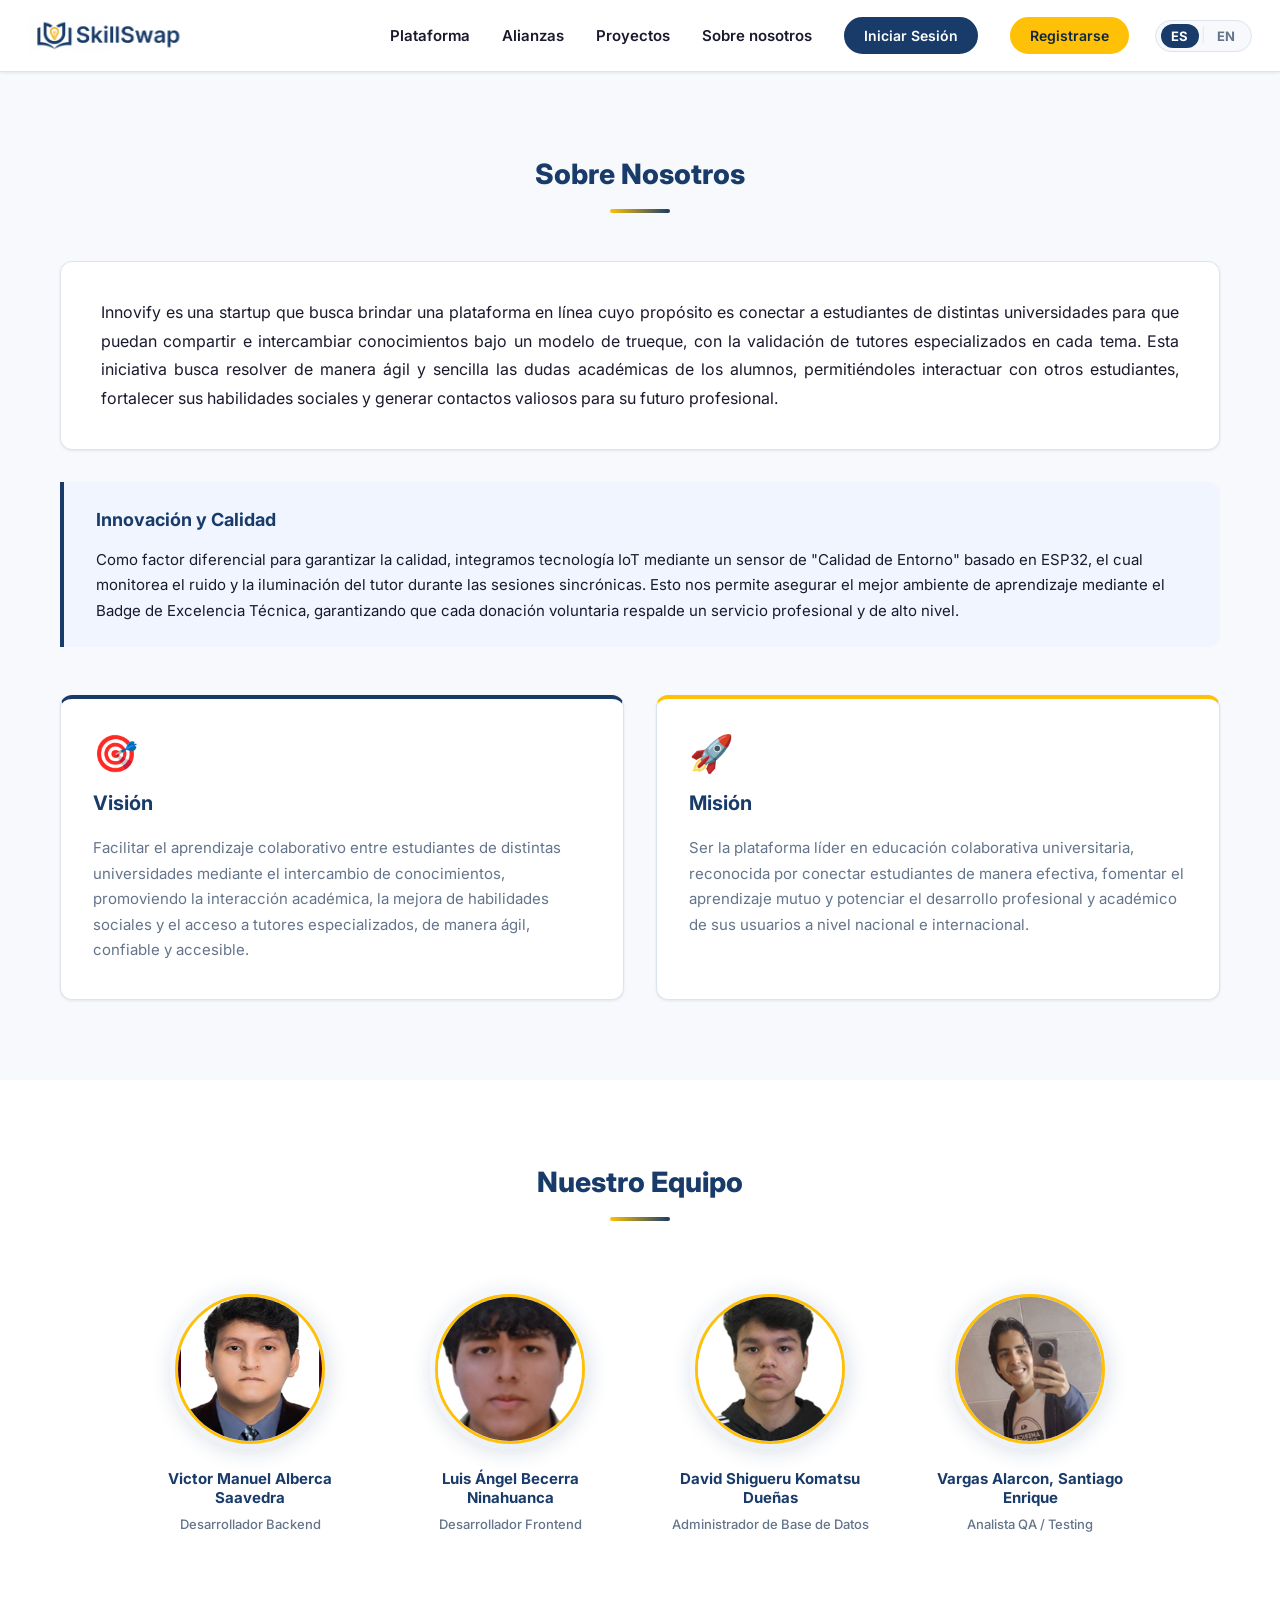
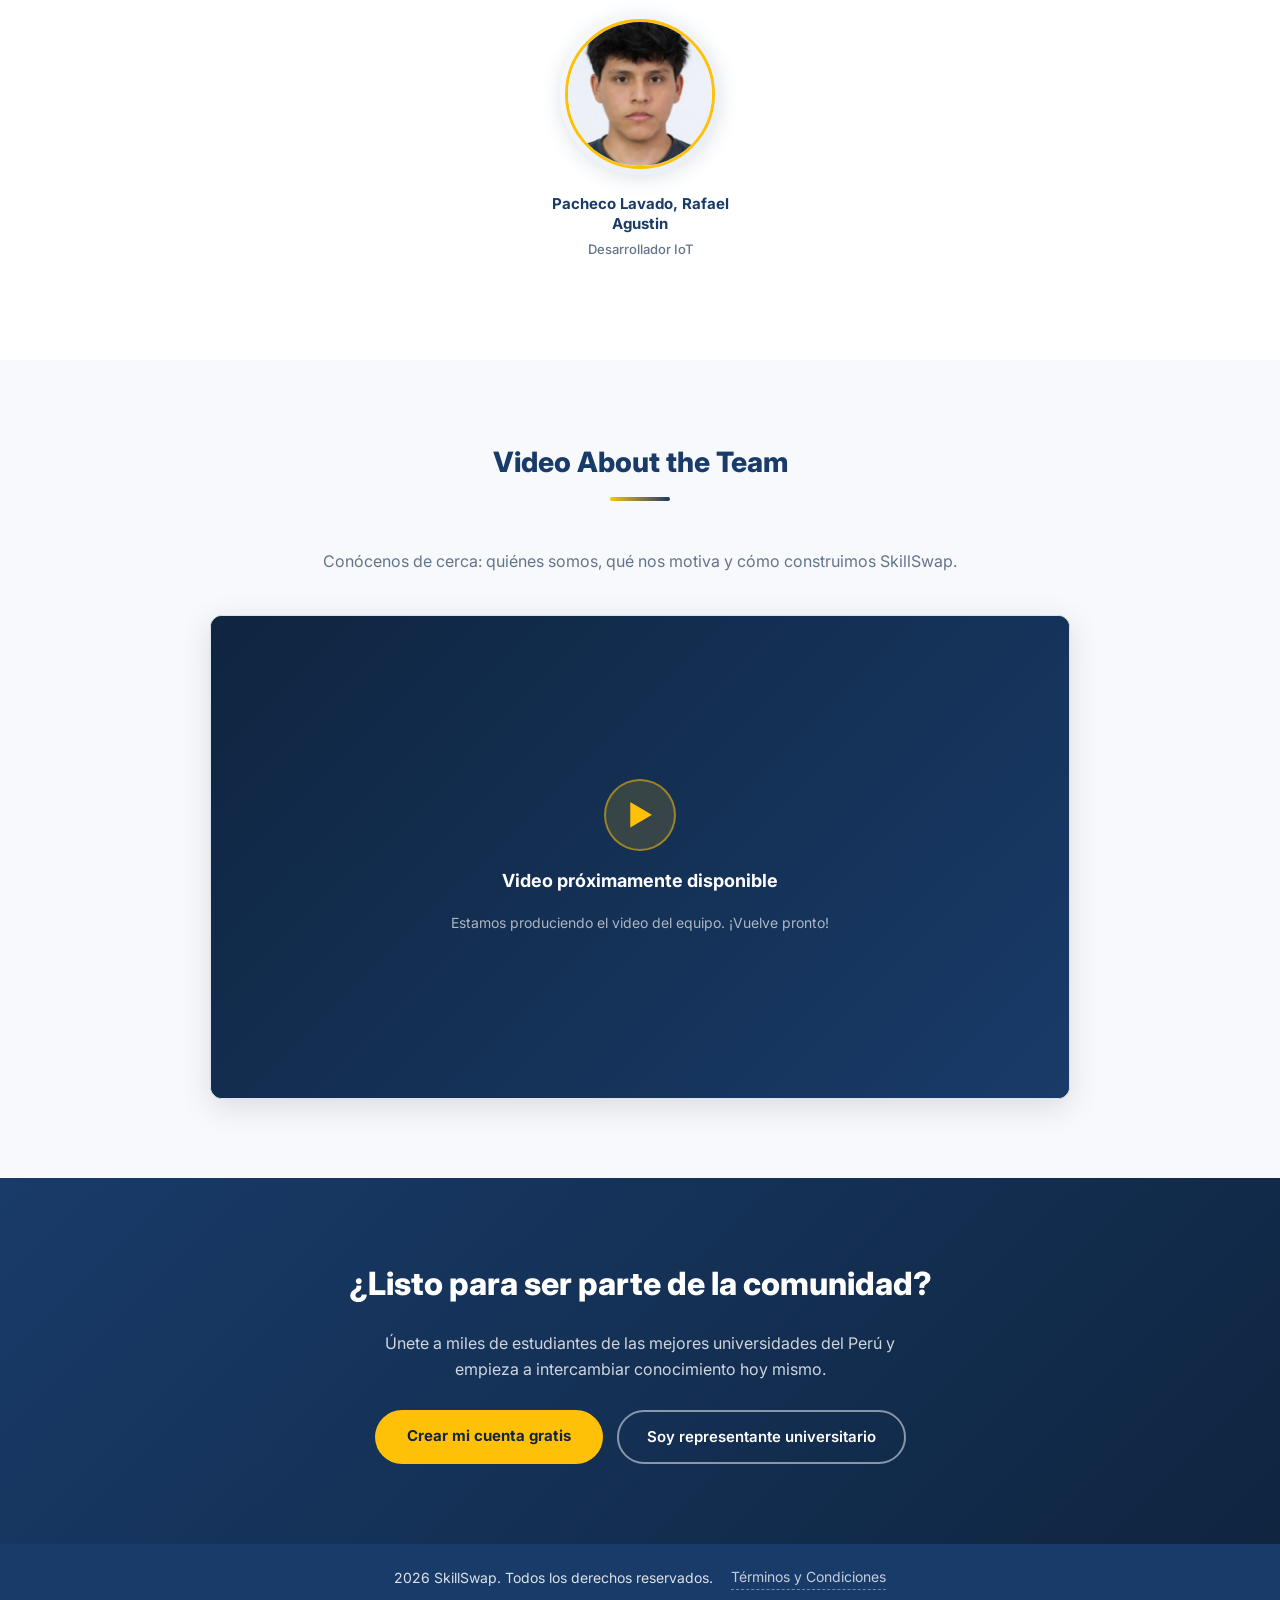
==== commit 5e78b849: "arreglando la web" ====
--- a/public/sites/aboutUs.html
+++ b/public/sites/aboutUs.html
@@ -128,7 +128,7 @@
 
           <div class="equipo-item">
             <div class="equipo-foto-container">
-              <img src="../assets/images/ima-foto-luis.jpeg" alt="Luis Ángel Becerra Ninahuanca" class="equipo-foto" />
+              <img src="../assets/images/image-luis.png" alt="Luis Ángel Becerra Ninahuanca" class="equipo-foto" />
             </div>
             <h3 class="equipo-nombre">Luis Ángel Becerra Ninahuanca</h3>
             <p class="equipo-rol" data-i18n="role-luis">Desarrollador Frontend</p>
@@ -144,17 +144,17 @@
 
           <div class="equipo-item">
             <div class="equipo-foto-container">
-              <img src="../assets/images/ima-chica1.png" alt="Alexandra Meza Soza" class="equipo-foto" />
-            </div>
-            <h3 class="equipo-nombre">Alexandra Meza Soza</h3>
+              <img src="../assets/images/image-santiago.png" alt="Vargas Alarcon, Santiago Enrique" class="equipo-foto" />
+            </div>
+            <h3 class="equipo-nombre">Vargas Alarcon, Santiago Enrique</h3>
             <p class="equipo-rol" data-i18n="role-alexandra">Analista QA / Testing</p>
           </div>
 
           <div class="equipo-item">
             <div class="equipo-foto-container">
-              <img src="../assets/images/image-perfil-Sebasthian.png" alt="Conde Huashuayo Sebasthian Alex" class="equipo-foto" />
-            </div>
-            <h3 class="equipo-nombre">Conde Huashuayo Sebasthian Alex </h3>
+              <img src="../assets/images/image-rafael.png" alt="Pacheco Lavado, Rafael Agustin" class="equipo-foto" />
+            </div>
+            <h3 class="equipo-nombre">Pacheco Lavado, Rafael Agustin </h3>
             <p class="equipo-rol" data-i18n="role-sebas">Desarrollador IoT</p>
           </div>
 
@@ -175,11 +175,7 @@
           Conócenos de cerca: quiénes somos, qué nos motiva y cómo construimos SkillSwap.
         </p>
 
-        <!--
-          INSTRUCCIÓN: Reemplaza la URL de abajo con el enlace embed de YouTube de tu video.
-          Ejemplo: src="https://www.youtube.com/embed/TU_ID_DE_VIDEO"
-          El ID se obtiene de la URL de YouTube: youtube.com/watch?v=TU_ID_DE_VIDEO
-        -->
+        
         <div class="video-wrapper animar-zoom-rotar retardo-7" id="video-container">
 
           <!-- Placeholder visible mientras no hay video publicado -->
@@ -191,16 +187,14 @@
             </div>
           </div>
 
-          <!--
+          
             Cuando tengas la URL del video, descomenta el iframe y elimina el div.video-placeholder:
-            <iframe
-              src="https://www.youtube.com/embed/REEMPLAZA_CON_TU_ID"
-              title="Video About the Team - SkillSwap Innovify"
-              frameborder="0"
-              allow="accelerometer; autoplay; clipboard-write; encrypted-media; gyroscope; picture-in-picture; web-share"
-              allowfullscreen>
+            <iframe 
+            width="560" height="315" src="https://www.youtube.com/embed/HbdxsbFhGaE?si=NcnY4CFDF34UA3C3" 
+            title="YouTube video player" frameborder="0" allow="accelerometer; autoplay; clipboard-write; encrypted-media; gyroscope; picture-in-picture; web-share"
+             referrerpolicy="strict-origin-when-cross-origin" allowfullscreen>
             </iframe>
-          -->
+          
         </div>
 
       </div>
